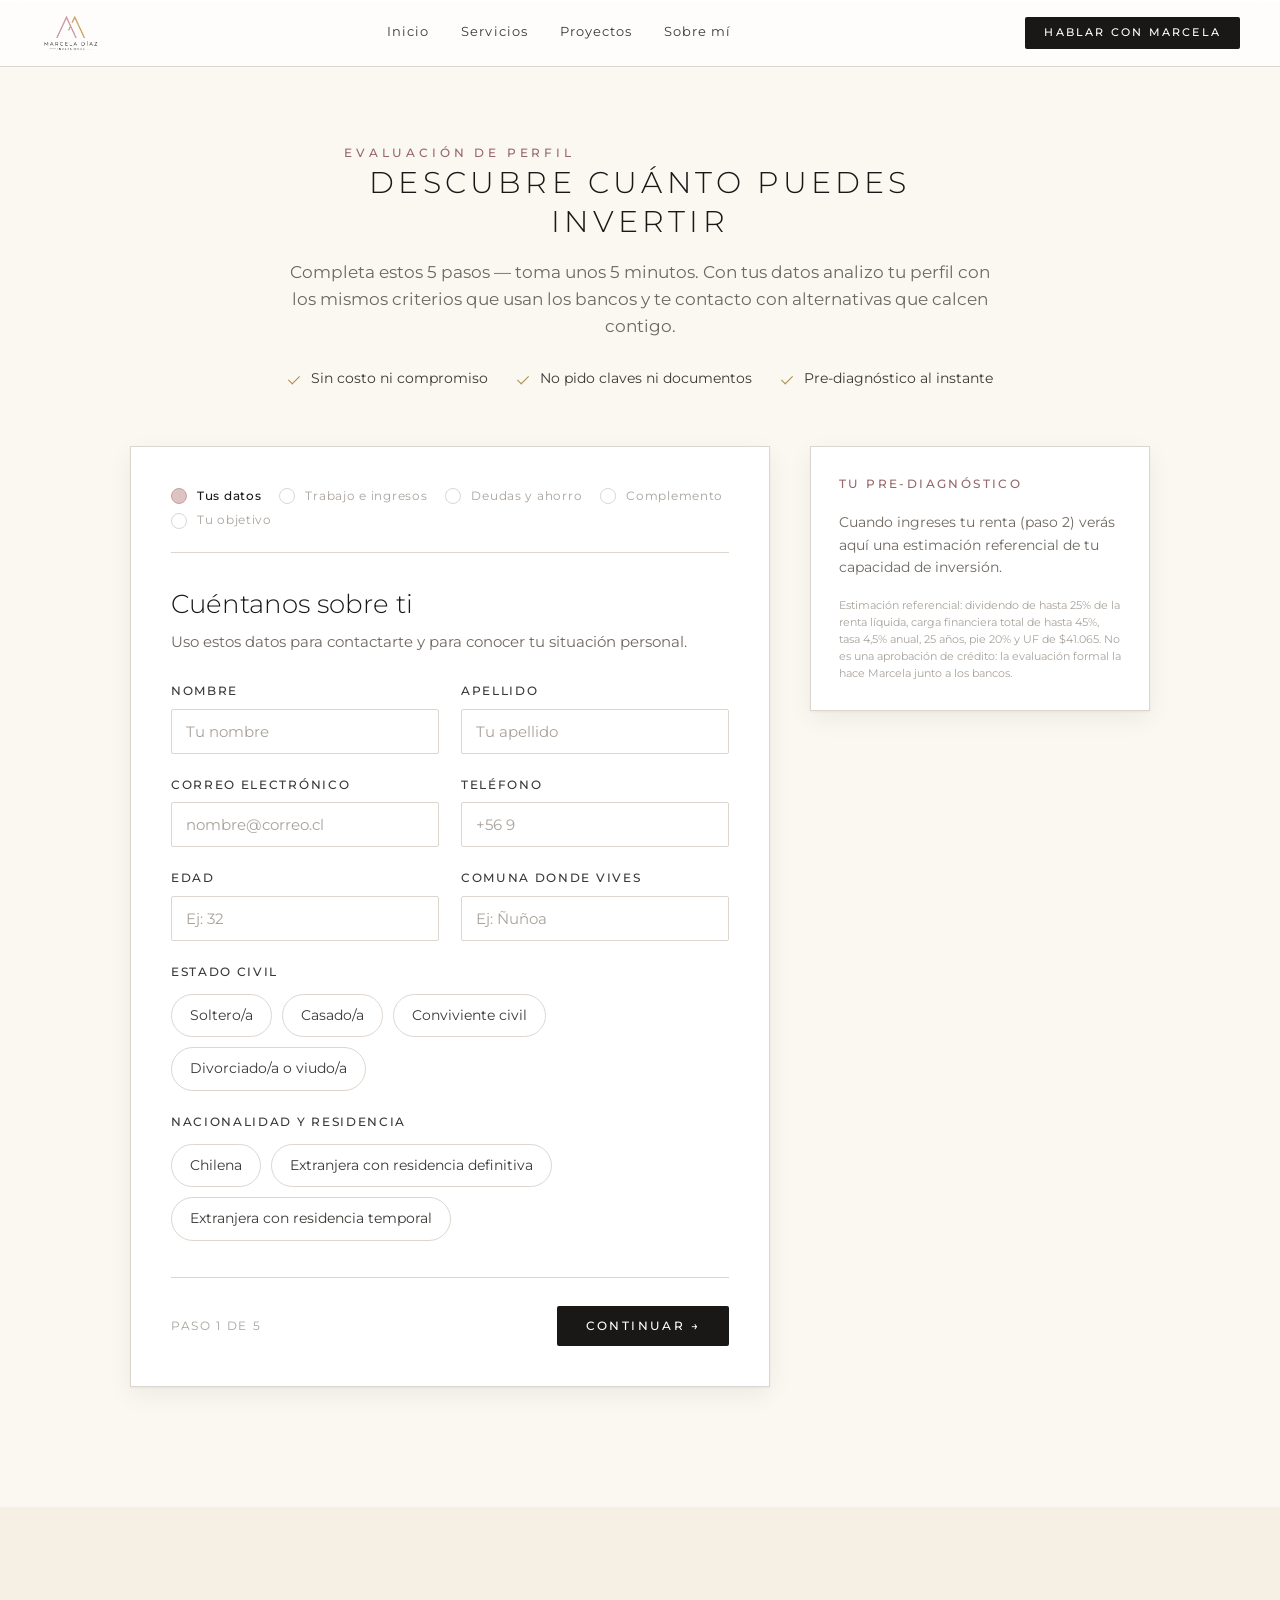
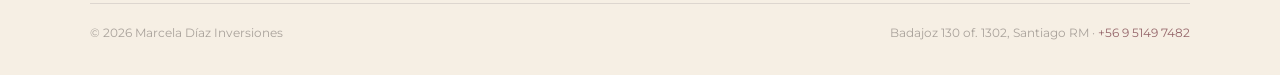
==== evaluacion.html @ eccb1d51 "Sumar el evaluador de perfil inversionista Portado del evaluador de IMOBU (Appbrouk/imobu-web): wiza" ====
<!doctype html>
<html lang="es">
<head>
  <meta charset="utf-8">
  <meta name="viewport" content="width=device-width,initial-scale=1">
  <title>Evaluación de perfil inversionista — Marcela Díaz Inversiones</title>
  <meta name="description" content="Completa tu evaluación de perfil en 5 minutos. Marcela analizará tus ingresos, ahorro y objetivos con los mismos criterios que usan los bancos, y te contactará con alternativas de inversión.">
  <meta name="theme-color" content="#FFF5F2">
  <link rel="icon" type="image/svg+xml" href="assets/favicon.svg">

  <meta property="og:type" content="website">
  <meta property="og:title" content="Evalúa tu perfil de inversionista — Marcela Díaz Inversiones">
  <meta property="og:description" content="Descubre cuánto puedes invertir. Pre-diagnóstico al instante, sin costo ni compromiso.">
  <meta property="og:image" content="assets/marce-hero.jpeg">
  <meta property="og:locale" content="es_CL">
  <meta name="twitter:card" content="summary_large_image">

  <link rel="preconnect" href="https://fonts.googleapis.com">
  <link rel="preconnect" href="https://fonts.gstatic.com" crossorigin>
  <link href="https://fonts.googleapis.com/css2?family=Montserrat:wght@300;400;500;600&display=swap" rel="stylesheet">
  <link rel="stylesheet" href="css/styles.css">
  <link rel="stylesheet" href="css/evaluacion.css">
  <script>document.documentElement.classList.add('js')</script>
</head>
<body class="eval-page">

<header class="nav is-scrolled" id="nav">
  <div class="nav__inner">
    <a class="nav__logo" href="/" aria-label="Marcela Díaz Inversiones — Inicio">
      <img src="assets/logo-lockup.png" alt="Marcela Díaz Inversiones" width="233" height="160">
    </a>
    <nav class="nav__links" aria-label="Principal">
      <a href="/">Inicio</a>
      <a href="/#servicios">Servicios</a>
      <a href="/#proyectos">Proyectos</a>
      <a href="/#sobre-mi">Sobre mí</a>
    </nav>
    <a class="btn btn--sm nav__cta" href="https://wa.me/56951497482" target="_blank" rel="noopener">Hablar con Marcela</a>
  </div>
</header>

<main class="eval-main">
  <div class="container">

    <div class="eval-head">
      <div class="kicker kicker--rose">
        <span class="kicker__line"></span><span>Evaluación de perfil</span><span class="kicker__line"></span>
      </div>
      <h1 class="display display--lg">Descubre cuánto puedes invertir</h1>
      <p class="lead">Completa estos 5 pasos — toma unos 5 minutos. Con tus datos analizo tu perfil con los mismos criterios que usan los bancos y te contacto con alternativas que calcen contigo.</p>
      <ul class="trust">
        <li>Sin costo ni compromiso</li>
        <li>No pido claves ni documentos</li>
        <li>Pre-diagnóstico al instante</li>
      </ul>
    </div>

    <div class="eval-layout">

      <div class="wizard panel" id="wizard">
        <ol class="progress-steps" id="progress" aria-label="Progreso de la evaluación">
          <li class="is-current">Tus datos</li>
          <li>Trabajo e ingresos</li>
          <li>Deudas y ahorro</li>
          <li>Complemento</li>
          <li>Tu objetivo</li>
        </ol>

        <form id="eval-form" novalidate>

          <!-- Trampa para bots: invisible y fuera del orden de tabulación -->
          <div class="hp" aria-hidden="true">
            <label>No completar<input type="text" name="sitio_web_empresa" tabindex="-1" autocomplete="off"></label>
          </div>

          <!-- PASO 1 -->
          <fieldset class="step" data-step="1">
            <legend class="step__title" tabindex="-1">Cuéntanos sobre ti</legend>
            <p class="step__hint">Uso estos datos para contactarte y para conocer tu situación personal.</p>
            <div class="form-grid">
              <label class="field">Nombre<input type="text" name="nombre" autocomplete="given-name" placeholder="Tu nombre" required></label>
              <label class="field">Apellido<input type="text" name="apellido" autocomplete="family-name" placeholder="Tu apellido" required></label>
              <label class="field">Correo electrónico<input type="email" name="email" autocomplete="email" placeholder="nombre@correo.cl" required></label>
              <label class="field">Teléfono<input type="tel" name="telefono" autocomplete="tel" placeholder="+56 9" required></label>
              <label class="field">Edad<input type="number" name="edad" min="18" max="85" inputmode="numeric" placeholder="Ej: 32" required></label>
              <label class="field">Comuna donde vives<input type="text" name="comuna_residencia" autocomplete="address-level2" placeholder="Ej: Ñuñoa" required></label>
              <fieldset class="choice-group full" data-required>
                <legend>Estado civil</legend>
                <div class="choices">
                  <label class="choice"><input type="radio" name="estado_civil" value="Soltero/a"><span>Soltero/a</span></label>
                  <label class="choice"><input type="radio" name="estado_civil" value="Casado/a"><span>Casado/a</span></label>
                  <label class="choice"><input type="radio" name="estado_civil" value="Conviviente civil"><span>Conviviente civil</span></label>
                  <label class="choice"><input type="radio" name="estado_civil" value="Divorciado/a o viudo/a"><span>Divorciado/a o viudo/a</span></label>
                </div>
              </fieldset>
              <fieldset class="choice-group full" data-required>
                <legend>Nacionalidad y residencia</legend>
                <div class="choices">
                  <label class="choice"><input type="radio" name="residencia" value="Chilena"><span>Chilena</span></label>
                  <label class="choice"><input type="radio" name="residencia" value="Extranjera con residencia definitiva"><span>Extranjera con residencia definitiva</span></label>
                  <label class="choice"><input type="radio" name="residencia" value="Extranjera con residencia temporal"><span>Extranjera con residencia temporal</span></label>
                </div>
              </fieldset>
            </div>
          </fieldset>

          <!-- PASO 2 -->
          <fieldset class="step" data-step="2" hidden>
            <legend class="step__title" tabindex="-1">Trabajo e ingresos</legend>
            <p class="step__hint">Los bancos evalúan tu renta líquida (lo que recibes después de descuentos), tu tipo de contrato y tu antigüedad laboral.</p>
            <div class="form-grid">
              <fieldset class="choice-group full" data-required>
                <legend>Situación laboral</legend>
                <div class="choices">
                  <label class="choice"><input type="radio" name="situacion" value="Dependiente con contrato indefinido"><span>Contrato indefinido</span></label>
                  <label class="choice"><input type="radio" name="situacion" value="Dependiente con contrato a plazo fijo"><span>Contrato a plazo fijo</span></label>
                  <label class="choice"><input type="radio" name="situacion" value="Independiente con boletas de honorarios"><span>Independiente (boletas)</span></label>
                  <label class="choice"><input type="radio" name="situacion" value="Empresario/a o socio/a"><span>Empresario/a o socio/a</span></label>
                  <label class="choice"><input type="radio" name="situacion" value="Jubilado/a o pensionado/a"><span>Jubilado/a o pensionado/a</span></label>
                </div>
              </fieldset>
              <fieldset class="choice-group full" data-required>
                <legend>Antigüedad laboral (o desde tu inicio de actividades)</legend>
                <div class="choices">
                  <label class="choice"><input type="radio" name="antiguedad" value="Menos de 1 año"><span>Menos de 1 año</span></label>
                  <label class="choice"><input type="radio" name="antiguedad" value="1 a 2 años"><span>1 a 2 años</span></label>
                  <label class="choice"><input type="radio" name="antiguedad" value="2 a 5 años"><span>2 a 5 años</span></label>
                  <label class="choice"><input type="radio" name="antiguedad" value="Más de 5 años"><span>Más de 5 años</span></label>
                </div>
              </fieldset>
              <label class="field">Renta líquida mensual<input type="text" name="renta" inputmode="numeric" data-money placeholder="$ 0" required></label>
              <label class="field"><span>Otros ingresos demostrables <span class="field__opt">(opcional)</span></span><input type="text" name="otros_ingresos" inputmode="numeric" data-money placeholder="Arriendos, pensiones, etc."></label>
            </div>
          </fieldset>

          <!-- PASO 3 -->
          <fieldset class="step" data-step="3" hidden>
            <legend class="step__title" tabindex="-1">Deudas y ahorro</legend>
            <p class="step__hint">Indica cuánto pagas al mes en cada tipo de deuda. Si no tienes, déjalo en blanco. Esto define tu carga financiera.</p>
            <div class="form-grid">
              <label class="field">Créditos de consumo o automotriz<input type="text" name="deuda_consumo" inputmode="numeric" data-money placeholder="$ 0 al mes"></label>
              <label class="field">Tarjetas y líneas de crédito<input type="text" name="deuda_tarjetas" inputmode="numeric" data-money placeholder="$ 0 al mes"></label>
              <label class="field">Dividendo hipotecario actual<input type="text" name="deuda_hipotecario" inputmode="numeric" data-money placeholder="$ 0 al mes"></label>
              <fieldset class="choice-group full" data-required>
                <legend>¿Tienes propiedades a tu nombre?</legend>
                <div class="choices">
                  <label class="choice"><input type="radio" name="propiedades" value="No"><span>No</span></label>
                  <label class="choice"><input type="radio" name="propiedades" value="Sí, una"><span>Sí, una</span></label>
                  <label class="choice"><input type="radio" name="propiedades" value="Sí, dos o más"><span>Sí, dos o más</span></label>
                </div>
              </fieldset>
              <fieldset class="choice-group full" data-required>
                <legend>¿Registras morosidades o deudas impagas (DICOM)?</legend>
                <div class="choices">
                  <label class="choice"><input type="radio" name="dicom" value="No registro morosidades"><span>No</span></label>
                  <label class="choice"><input type="radio" name="dicom" value="Sí, pero ya están regularizadas"><span>Sí, ya regularizadas</span></label>
                  <label class="choice"><input type="radio" name="dicom" value="Sí, tengo morosidades vigentes"><span>Sí, vigentes</span></label>
                  <label class="choice"><input type="radio" name="dicom" value="No lo sé"><span>No lo sé</span></label>
                </div>
              </fieldset>
              <label class="field">Ahorro disponible para el pie<input type="text" name="ahorro_pie" inputmode="numeric" data-money placeholder="$ 0" required></label>
              <label class="field"><span>Capacidad de ahorro mensual <span class="field__opt">(opcional)</span></span><input type="text" name="ahorro_mensual" inputmode="numeric" data-money placeholder="$ 0 al mes"></label>
            </div>
          </fieldset>

          <!-- PASO 4 -->
          <fieldset class="step" data-step="4" hidden>
            <legend class="step__title" tabindex="-1">Complemento de renta</legend>
            <p class="step__hint">Sumar la renta de otra persona (cónyuge, pareja o familiar directo) puede aumentar el crédito al que puedes optar.</p>
            <div class="form-grid">
              <fieldset class="choice-group full" data-required>
                <legend>¿Complementarás renta con otra persona?</legend>
                <div class="choices">
                  <label class="choice"><input type="radio" name="complementa" value="si"><span>Sí</span></label>
                  <label class="choice"><input type="radio" name="complementa" value="no"><span>No</span></label>
                  <label class="choice"><input type="radio" name="complementa" value="no-se"><span>Aún no lo sé</span></label>
                </div>
              </fieldset>
              <div class="subpanel" id="comp-panel" hidden>
                <label class="field">Relación
                  <select name="comp_relacion" data-required-if-comp>
                    <option value="">Selecciona</option>
                    <option>Cónyuge</option>
                    <option>Conviviente civil</option>
                    <option>Pareja</option>
                    <option>Familiar directo (padre, madre, hermano/a, hijo/a)</option>
                  </select>
                </label>
                <label class="field">Su renta líquida mensual<input type="text" name="comp_renta" inputmode="numeric" data-money placeholder="$ 0" data-required-if-comp></label>
                <label class="field">Su situación laboral
                  <select name="comp_situacion" data-required-if-comp>
                    <option value="">Selecciona</option>
                    <option>Contrato indefinido</option>
                    <option>Contrato a plazo fijo</option>
                    <option>Independiente (boletas)</option>
                    <option>Empresario/a o socio/a</option>
                    <option>Jubilado/a o pensionado/a</option>
                  </select>
                </label>
                <label class="field">Su antigüedad laboral
                  <select name="comp_antiguedad">
                    <option value="">Selecciona</option>
                    <option>Menos de 1 año</option>
                    <option>1 a 2 años</option>
                    <option>2 a 5 años</option>
                    <option>Más de 5 años</option>
                  </select>
                </label>
              </div>
            </div>
          </fieldset>

          <!-- PASO 5 -->
          <fieldset class="step" data-step="5" hidden>
            <legend class="step__title" tabindex="-1">Tu objetivo</legend>
            <p class="step__hint">Con esto filtro los proyectos que voy a recomendarte.</p>
            <div class="form-grid">
              <fieldset class="choice-group full" data-required>
                <legend>¿Para qué quieres la propiedad?</legend>
                <div class="choices">
                  <label class="choice"><input type="radio" name="objetivo" value="Invertir para arrendar"><span>Invertir para arrendar</span></label>
                  <label class="choice"><input type="radio" name="objetivo" value="Comprar para vivir"><span>Comprar para vivir</span></label>
                  <label class="choice"><input type="radio" name="objetivo" value="Ambas"><span>Ambas</span></label>
                </div>
              </fieldset>
              <fieldset class="choice-group full" data-required>
                <legend>¿Cuántas propiedades te interesan?</legend>
                <div class="choices">
                  <label class="choice"><input type="radio" name="cantidad" value="1"><span>1</span></label>
                  <label class="choice"><input type="radio" name="cantidad" value="2"><span>2</span></label>
                  <label class="choice"><input type="radio" name="cantidad" value="3 o más"><span>3 o más</span></label>
                </div>
              </fieldset>
              <fieldset class="choice-group full">
                <legend>Comunas de interés <span class="field__opt">(puedes marcar varias)</span></legend>
                <div class="choices" id="comunas-choices"></div>
              </fieldset>
              <fieldset class="choice-group full">
                <legend>Tipo de entrega preferida</legend>
                <div class="choices">
                  <label class="choice"><input type="radio" name="entrega" value="Inmediata"><span>Inmediata</span></label>
                  <label class="choice"><input type="radio" name="entrega" value="Futura (en verde o en blanco)"><span>Futura (en verde o en blanco)</span></label>
                  <label class="choice"><input type="radio" name="entrega" value="Me da igual"><span>Me da igual</span></label>
                </div>
              </fieldset>
              <fieldset class="choice-group full" data-required>
                <legend>¿Cuándo te gustaría invertir?</legend>
                <div class="choices">
                  <label class="choice"><input type="radio" name="plazo" value="Lo antes posible"><span>Lo antes posible</span></label>
                  <label class="choice"><input type="radio" name="plazo" value="En los próximos 3 meses"><span>En 3 meses</span></label>
                  <label class="choice"><input type="radio" name="plazo" value="En 6 meses o más"><span>En 6 meses o más</span></label>
                  <label class="choice"><input type="radio" name="plazo" value="Solo estoy explorando"><span>Solo estoy explorando</span></label>
                </div>
              </fieldset>
              <label class="field full"><span>Proyecto de interés <span class="field__opt">(opcional)</span></span><input type="text" name="proyecto" id="proyecto" placeholder="Ej: Ñuñoa 2024"></label>
              <fieldset class="choice-group" data-required>
                <legend>¿Cómo prefieres que te contacte?</legend>
                <div class="choices">
                  <label class="choice"><input type="radio" name="canal" value="WhatsApp"><span>WhatsApp</span></label>
                  <label class="choice"><input type="radio" name="canal" value="Llamada"><span>Llamada</span></label>
                  <label class="choice"><input type="radio" name="canal" value="Correo"><span>Correo</span></label>
                </div>
              </fieldset>
              <fieldset class="choice-group">
                <legend>Horario preferido</legend>
                <div class="choices">
                  <label class="choice"><input type="radio" name="horario" value="Mañana (9 a 13 h)"><span>Mañana</span></label>
                  <label class="choice"><input type="radio" name="horario" value="Tarde (13 a 18 h)"><span>Tarde</span></label>
                  <label class="choice"><input type="radio" name="horario" value="Después de las 18 h"><span>Después de las 18 h</span></label>
                </div>
              </fieldset>
              <label class="field full"><span>¿Algo más que deba saber? <span class="field__opt">(opcional)</span></span><textarea name="comentarios" rows="3" placeholder="Ej: quiero usar mi subsidio, tengo un crédito por terminar, etc."></textarea></label>
              <label class="check full"><input type="checkbox" name="acepto" value="si" required>
                <span class="check__box" aria-hidden="true"><svg viewBox="0 0 10 8"><path pathLength="1" d="M1 4l2.5 2.5L9 1"/></svg></span>
                <span>Autorizo a Marcela Díaz Inversiones a usar estos datos para evaluar mi perfil y contactarme.</span>
              </label>
            </div>
            <p class="privacy-note">
              No te pido claves bancarias ni documentos en esta etapa, y no consulto tu DICOM: el pre-diagnóstico usa solo lo que declaras. Los antecedentes (liquidaciones, cotizaciones, carpeta tributaria) se solicitan más adelante.
            </p>
          </fieldset>

          <p class="form__error" id="step-error" role="alert" hidden></p>

          <div class="wizard__nav">
            <button type="button" class="btn btn--sm btn--ghost" id="btn-back" hidden>← Volver</button>
            <span class="wizard__count" id="step-count">Paso 1 de 5</span>
            <button type="button" class="btn" id="btn-next">Continuar →</button>
            <button type="submit" class="btn" id="btn-submit" hidden>Enviar evaluación</button>
          </div>
        </form>

        <!-- CONFIRMACIÓN -->
        <div class="done" id="done" role="status" tabindex="-1">
          <div class="done__head">
            <svg class="success__icon" viewBox="0 0 56 56" aria-hidden="true">
              <circle pathLength="1" cx="28" cy="28" r="26"/>
              <path pathLength="1" d="M18 29l7 7 14-16"/>
            </svg>
            <h2 id="done-title">¡Recibimos tu evaluación!</h2>
            <p>Revisaré tu perfil y te contactaré por el canal que elegiste con tus alternativas de inversión.</p>
          </div>
          <ol class="next-steps">
            <li><strong>Reviso tu perfil</strong>Analizo renta, deudas, ahorro y complemento como lo haría un banco.</li>
            <li><strong>Te contacto</strong>Conversamos tus resultados y resolvemos tus dudas.</li>
            <li><strong>Armamos tu carpeta</strong>Te pido los antecedentes para presentarte a los bancos.</li>
          </ol>
          <table class="summary" id="summary" aria-label="Resumen de tu evaluación"></table>
          <div class="done__projects" id="done-projects" hidden>
            <h3>Proyectos que podrían calzar contigo</h3>
            <div class="done__cards" id="done-list"></div>
          </div>
          <div class="done__actions">
            <a class="btn" id="done-wa" href="https://wa.me/56951497482" target="_blank" rel="noopener">Escribir a Marcela por WhatsApp</a>
            <a class="btn btn--ghost" href="/#proyectos">Ver proyectos</a>
          </div>
        </div>
      </div>

      <!-- PRE-DIAGNÓSTICO -->
      <aside class="diag" id="diag" aria-live="polite" aria-label="Tu pre-diagnóstico">
        <div class="kicker kicker--rose diag__kicker">
          <span class="kicker__line"></span><span>Tu pre-diagnóstico</span><span class="kicker__line"></span>
        </div>
        <p class="diag__empty" id="diag-empty">Cuando ingreses tu renta (paso 2) verás aquí una estimación referencial de tu capacidad de inversión.</p>
        <div id="diag-body" class="diag__body" hidden>
          <span class="diag__status" id="diag-status">—</span>
          <div>
            <div class="diag__label">Podrías optar a propiedades de hasta</div>
            <div class="diag__big" id="diag-precio">UF 0</div>
            <div class="diag__label" id="diag-precio-clp">≈ $0</div>
          </div>
          <div>
            <div class="diag__label" id="diag-carga-label">Carga financiera actual: 0% de tu renta</div>
            <div class="meter" aria-hidden="true"><span id="diag-meter"></span></div>
          </div>
          <div class="diag__row"><span>Renta considerada</span><strong id="diag-renta">$0</strong></div>
          <div class="diag__row"><span>Dividendo máximo referencial</span><strong id="diag-div">$0</strong></div>
          <div class="diag__row"><span>Crédito estimado</span><strong id="diag-credito">UF 0</strong></div>
          <div class="diag__row"><span>Pie requerido (20%)</span><strong id="diag-pie">UF 0</strong></div>
          <div class="diag__row"><span>Tu ahorro para el pie</span><strong id="diag-ahorro">UF 0</strong></div>
          <ul class="flags" id="diag-flags"></ul>
          <div class="diag__matches" id="diag-matches"></div>
        </div>
        <p class="diag__note" id="diag-note"></p>
      </aside>

    </div>
  </div>
</main>

<!-- Resumen flotante del pre-diagnóstico en móvil, donde el panel queda fuera de vista -->
<div class="diag-mini" id="diag-mini" aria-hidden="true">
  <span>Podrías optar hasta</span>
  <strong id="mini-precio">UF 0</strong>
</div>

<footer class="footer">
  <div class="footer__bottom">
    <span>© <span id="year">2026</span> Marcela Díaz Inversiones</span>
    <span>Badajoz 130 of. 1302, Santiago RM · <a href="tel:+56951497482">+56 9 5149 7482</a></span>
  </div>
</footer>

<script src="js/projects.js" defer></script>
<script src="js/evaluacion.js" defer></script>
<script>
  document.getElementById('year').textContent = new Date().getFullYear();
</script>

<script>
  window.va = window.va || function () { (window.vaq = window.vaq || []).push(arguments); };
</script>
<script defer src="/_vercel/insights/script.js"></script>

</body>
</html>
---- css/styles.css ----
/* ==========================================================================
   Marcela Díaz Inversiones — sitio web
   Tokens del Marcela Díaz Design System + componentes + efectos de movimiento
   ========================================================================== */

/* ---------- Tokens (design system) ---------- */
:root{
  --rose-300:#DEC3C4; --rose-400:#C8A0A0; --rose-500:#B0827F; --rose-600:#96676B;
  --gold-300:#DCC494; --gold-400:#C8A868; --gold-500:#AA8A4B; --gold-600:#8C6F38;
  --blush-50:#FFF5F2; --blush-100:#FFEAE6; --cream-50:#FBF7F1; --cream-100:#F6EFE4;
  --ink-900:#191817; --ink-700:#3B3835; --ink-500:#6E6862; --ink-300:#A9A29B; --ink-150:#DDD6CF;
  --white:#FFFFFF;

  --surface-page:var(--white); --surface-blush:var(--blush-100); --surface-cream:var(--cream-100);
  --surface-card:var(--white);
  --text-heading:var(--ink-900); --text-body:var(--ink-700); --text-muted:var(--ink-500);
  --link:var(--rose-600); --link-hover:var(--rose-500);
  --border-hairline:var(--ink-150); --focus-ring:var(--gold-400); --negative:#A9605C;

  --font-sans:'Montserrat',-apple-system,BlinkMacSystemFont,'Segoe UI',sans-serif;
  --display-weight:300; --display-tracking:0.18em; --label-tracking:0.32em;

  --container-max:1100px; --gutter:40px; --section-pad:96px;

  --radius-xs:2px; --radius-pill:999px;
  --shadow-card:0 1px 2px rgba(25,24,23,.05),0 8px 24px rgba(25,24,23,.06);
  --shadow-lift:0 2px 4px rgba(25,24,23,.06),0 16px 40px rgba(25,24,23,.10);
  --ease-brand:cubic-bezier(.25,.1,.25,1);
  --ease-out:cubic-bezier(.22,1,.36,1);        /* "Apple" ease para reveals */
  --dur-quick:150ms; --dur-gentle:300ms;

  --nav-h:88px;
}

/* ---------- Base ---------- */
*,*::before,*::after{box-sizing:border-box}
html{scroll-behavior:smooth;scroll-padding-top:var(--nav-h);-webkit-text-size-adjust:100%}
body{
  margin:0;font-family:var(--font-sans);font-size:16px;font-weight:400;line-height:1.55;
  color:var(--text-body);background:var(--surface-page);-webkit-font-smoothing:antialiased;
  overflow-x:hidden;
}
html.menu-open,html.intro-active{overflow:hidden}
img{max-width:100%;height:auto;display:block}
a{color:var(--link);text-decoration:none;transition:color var(--dur-quick) var(--ease-brand)}
a:hover{color:var(--link-hover)}
h1,h2,h3{margin:0;color:var(--text-heading);font-weight:var(--display-weight);line-height:1.15}
p{margin:0}
button{font:inherit}
::selection{background:var(--rose-300);color:var(--ink-900)}
[hidden]{display:none!important}
:focus-visible{outline:2px solid var(--focus-ring);outline-offset:3px}

.container{max-width:var(--container-max);margin:0 auto;padding:0 var(--gutter)}
.section{padding:var(--section-pad) 0}
.bg-white{background:var(--white)}
.bg-blush{background:var(--surface-blush)}
.bg-cream{background:var(--surface-cream)}
.visually-hidden{position:absolute!important;width:1px;height:1px;overflow:hidden;clip:rect(0 0 0 0);white-space:nowrap}

/* ---------- Tipografía display ---------- */
.display{font-weight:300;text-transform:uppercase;letter-spacing:.14em;line-height:1.25}
.display--xl{font-size:clamp(30px,4.2vw,44px)}
.display--lg{font-size:clamp(24px,3vw,30px);line-height:1.3}
.display--md{font-size:clamp(20px,2.4vw,28px);letter-spacing:.16em;line-height:1.35}
.lead{font-size:17px;line-height:1.55;color:var(--ink-500)}

/* Kicker: etiqueta entre dos líneas finas (motivo "INVERSIONES") */
.kicker{
  display:flex;align-items:center;gap:16px;
  font-size:12px;font-weight:500;letter-spacing:var(--label-tracking);text-transform:uppercase;color:var(--gold-500);
}
.kicker--rose{color:var(--rose-600)}
.kicker--center{justify-content:center}
.kicker__line{display:block;width:48px;height:1px;background:var(--border-hairline);transform-origin:center;transition:transform 1.1s var(--ease-out) .15s}
.kicker--ink .kicker__line{background:var(--ink-900);opacity:.2}
.js .kicker__line{transform:scaleX(0)}
.js .in .kicker__line,.js .kicker.in .kicker__line{transform:scaleX(1)}

/* Título de sección (SectionTitle del DS) */
.section-title{text-align:center;max-width:640px;margin:0 auto}
.section-title .kicker{margin-bottom:16px;justify-content:center}
.section-title .kicker__line{width:40px}
.section-title h2{font-size:32px;font-weight:300;letter-spacing:var(--display-tracking);text-transform:uppercase}
.section-title p{color:var(--text-muted);margin-top:16px}

/* ---------- Botón (Button del DS + magnetismo y brillo) ---------- */
.btn{
  --mx:0px;--my:0px;
  position:relative;display:inline-block;overflow:hidden;isolation:isolate;
  font-family:var(--font-sans);font-size:12px;font-weight:500;letter-spacing:.2em;text-transform:uppercase;line-height:1.2;
  padding:12px 28px;border-radius:var(--radius-xs);border:1px solid transparent;
  background:var(--ink-900);color:#fff;cursor:pointer;text-decoration:none;text-align:center;white-space:nowrap;
  transform:translate3d(var(--mx),var(--my),0);
  transition:background var(--dur-quick) var(--ease-brand),color var(--dur-quick) var(--ease-brand),
             border-color var(--dur-quick) var(--ease-brand),transform .6s var(--ease-out),opacity var(--dur-quick);
}
.btn:hover{background:var(--ink-700);color:#fff}
.btn::after{ /* brillo que recorre el botón */
  content:"";position:absolute;inset:-2px;pointer-events:none;
  background:linear-gradient(115deg,transparent 35%,rgba(255,255,255,.22) 50%,transparent 65%);
  transform:translateX(-130%);transition:transform .8s var(--ease-out);
}
.btn:hover::after{transform:translateX(130%)}
.btn--sm{font-size:11px;padding:8px 18px}
.btn--lg{padding:16px 40px}
.btn--outline{background:transparent;border-color:var(--ink-900);color:var(--ink-900)}
.btn--outline:hover{background:var(--ink-900);color:#fff}
.btn--outline::after{background:linear-gradient(115deg,transparent 35%,rgba(200,168,104,.28) 50%,transparent 65%)}
.btn--ghost{background:transparent;color:var(--rose-600);padding-left:6px;padding-right:6px}
.btn--ghost:hover{background:transparent;color:var(--rose-500)}
.btn--ghost::after{display:none}
.btn--ghost.btn--sm{padding-left:4px;padding-right:4px}
.btn--block{display:block;width:100%}
.btn[disabled],.btn:disabled{opacity:.45;cursor:default;pointer-events:none}
.btn.is-loading{color:transparent}
.btn.is-loading::before{
  content:"";position:absolute;left:50%;top:50%;width:16px;height:16px;margin:-8px 0 0 -8px;
  border:1.5px solid rgba(255,255,255,.35);border-top-color:#fff;border-radius:50%;animation:spin .8s linear infinite;
}
@keyframes spin{to{transform:rotate(360deg)}}

/* ---------- Badge ---------- */
.badge{
  display:inline-block;font-size:10px;font-weight:500;letter-spacing:.18em;text-transform:uppercase;
  padding:4px 12px;border-radius:var(--radius-pill);line-height:1.4;
  border:1px solid var(--gold-400);color:var(--gold-600);
}
.badge--rose{border-color:var(--rose-400);color:var(--rose-600)}

/* ---------- Intro (dibujo del logo, como el video de marca) ---------- */
.intro{
  position:fixed;inset:0;z-index:100;display:grid;place-items:center;
  background:radial-gradient(60% 60% at 50% 45%,var(--cream-50) 0%,var(--blush-100) 70%);
  transition:opacity .9s var(--ease-out),visibility .9s;
}
.intro.is-done{opacity:0;visibility:hidden}
.intro__mark{width:min(34vw,180px);height:auto;overflow:visible}
.intro__mark path{fill:none;stroke-width:9;stroke-dasharray:1;stroke-dashoffset:1}
.intro.is-playing .intro__mark .p1{animation:draw 1s var(--ease-out) .1s forwards}
.intro.is-playing .intro__mark .p2{animation:draw .5s var(--ease-out) .75s forwards}
.intro.is-playing .intro__mark .p3{animation:draw 1s var(--ease-out) .35s forwards}
.intro__name{
  margin-top:28px;font-size:clamp(14px,2.2vw,18px);font-weight:300;letter-spacing:.32em;text-transform:uppercase;color:var(--ink-900);
  opacity:0;transform:translateY(8px);
}
.intro.is-playing .intro__name{animation:rise .8s var(--ease-out) .9s forwards}
.intro__sub{margin-top:10px;font-size:10px;letter-spacing:.42em;text-transform:uppercase;color:var(--ink-500);opacity:0}
.intro.is-playing .intro__sub{animation:rise .8s var(--ease-out) 1.15s forwards}
@keyframes draw{to{stroke-dashoffset:0}}
@keyframes rise{to{opacity:1;transform:none}}

/* ---------- Barra de progreso de lectura ---------- */
.progress{
  position:fixed;top:0;left:0;right:0;height:2px;z-index:70;pointer-events:none;
  background:linear-gradient(90deg,var(--rose-400),var(--gold-400));
  transform-origin:0 50%;transform:scaleX(var(--p,0));
}

/* ---------- Navegación (NavBar del DS → vidrio esmerilado al hacer scroll) ---------- */
.nav{
  position:fixed;top:0;left:0;right:0;z-index:60;
  background:rgba(255,255,255,0);border-bottom:1px solid transparent;
  transition:background .5s var(--ease-out),border-color .5s var(--ease-out),box-shadow .5s var(--ease-out),
             -webkit-backdrop-filter .5s,backdrop-filter .5s;
}
.nav.is-scrolled{
  background:rgba(255,255,255,.74);
  -webkit-backdrop-filter:saturate(180%) blur(22px);backdrop-filter:saturate(180%) blur(22px);
  border-bottom-color:var(--border-hairline);
  box-shadow:0 1px 0 rgba(255,255,255,.6) inset;
}
@supports not (backdrop-filter:blur(1px)){.nav.is-scrolled{background:rgba(255,255,255,.96)}}
.nav__inner{
  display:flex;align-items:center;justify-content:space-between;gap:24px;
  padding:18px var(--gutter);transition:padding .5s var(--ease-out);
}
.nav.is-scrolled .nav__inner{padding-top:12px;padding-bottom:12px}
.nav__logo img{height:52px;width:auto;transition:height .5s var(--ease-out)}
.nav.is-scrolled .nav__logo img{height:42px}
.nav__links{position:relative;display:flex;align-items:center;gap:32px}
.nav__links a{
  position:relative;font-size:13px;letter-spacing:.08em;color:var(--ink-700);padding-bottom:3px;
  transition:color .3s var(--ease-brand);
}
.nav__links a:hover{color:var(--rose-600)}
.nav__links a.is-active{color:var(--rose-600)}
.nav__indicator{ /* subrayado que se desliza entre enlaces */
  position:absolute;left:0;bottom:-1px;height:1px;width:0;background:var(--rose-400);
  transition:transform .55s var(--ease-out),width .55s var(--ease-out);
}
.nav__cta{margin-left:8px}
.nav__burger{
  display:none;position:relative;width:44px;height:44px;margin-right:-10px;padding:0;
  background:transparent;border:0;cursor:pointer;
}
.nav__burger span{
  position:absolute;left:11px;right:11px;height:1px;background:var(--ink-900);
  transition:transform .5s var(--ease-out),top .5s var(--ease-out);
}
.nav__burger span:nth-child(1){top:18px}
.nav__burger span:nth-child(2){top:26px}
.menu-open .nav__burger span:nth-child(1){top:22px;transform:rotate(45deg)}
.menu-open .nav__burger span:nth-child(2){top:22px;transform:rotate(-45deg)}

/* Menú móvil a pantalla completa */
.menu{
  position:fixed;inset:0;z-index:55;display:flex;flex-direction:column;justify-content:center;
  padding:120px var(--gutter) 48px;background:rgba(255,234,230,.92);
  -webkit-backdrop-filter:blur(24px);backdrop-filter:blur(24px);
  opacity:0;visibility:hidden;transition:opacity .5s var(--ease-out),visibility .5s;
}
.menu.is-open{opacity:1;visibility:visible}
.menu a{
  display:block;padding:14px 0;border-bottom:1px solid rgba(25,24,23,.08);
  font-size:clamp(22px,6vw,30px);font-weight:300;letter-spacing:.14em;text-transform:uppercase;color:var(--ink-900);
  opacity:0;transform:translateY(24px);transition:opacity .6s var(--ease-out),transform .6s var(--ease-out);
  transition-delay:calc(var(--i,0)*60ms);
}
.menu.is-open a{opacity:1;transform:none}
.menu a.btn{margin-top:32px;align-self:flex-start;padding:14px 32px;font-size:12px;letter-spacing:.2em;font-weight:500;color:#fff;border-bottom:0}
.menu a.btn:hover{color:#fff}
.menu__contact{margin-top:auto;font-size:12px;letter-spacing:.08em;color:var(--ink-500)}

/* ---------- Sistema de reveals al hacer scroll ----------
   Usa las propiedades individuales translate/scale (no el shorthand transform)
   para que `transform` quede libre: así el tilt 3D, el parallax y los hover-lift
   conviven con el reveal en vez de pisarse en la cascada. */
.js [data-reveal]{
  opacity:0;translate:0 28px;
  transition:opacity 1s var(--ease-out),translate 1s var(--ease-out),scale 1s var(--ease-out);
  transition-delay:calc(var(--d,0)*1ms);
  will-change:opacity,translate;
}
.js [data-reveal="fade"]{translate:none}
.js [data-reveal="scale"]{translate:0 24px;scale:.96}
.js [data-reveal="left"]{translate:-32px 0}
.js [data-reveal="right"]{translate:32px 0}
.js [data-reveal].in{opacity:1;translate:none;scale:none;will-change:auto}

/* Elementos que además mueven su propio `transform` (tilt, parallax, hover-lift):
   el escalonado --d se aplica solo al reveal, nunca al seguimiento del cursor. */
.js .card[data-reveal],.js .ebook[data-reveal],.js .project[data-reveal],
.js .hero__img[data-reveal],.js .final__img[data-reveal]{
  transition-property:opacity,translate,scale,transform,box-shadow;
  transition-timing-function:var(--ease-out);
  transition-delay:calc(var(--d,0)*1ms),calc(var(--d,0)*1ms),calc(var(--d,0)*1ms),0s,0s;
}
.js .card[data-reveal]{transition-duration:1s,1s,1s,.35s,.6s}
.js .ebook[data-reveal],.js .project[data-reveal]{transition-duration:1s,1s,1s,.6s,.6s}
/* Las imágenes con parallax reciben su `transform` ya suavizado desde JS
   (interpolación por frame), así que aquí no lleva transición: poner una
   duración sobre un valor que cambia en cada frame solo lo hace arrastrarse.
   El reveal además se queda corto y discreto para que no compita con el scroll. */
.js .hero__img[data-reveal],.js .final__img[data-reveal]{
  transition-duration:.9s,.9s,.9s,0s,0s;
  transition-delay:.1s,.1s,.1s,0s,0s;
}
/* El punto de partida va en :not(.in): si no, esta regla empata en
   especificidad con `.js [data-reveal].in`, gana por ir después y la imagen
   se queda para siempre en su posición previa al reveal. */
.js .hero__img[data-reveal]:not(.in),.js .final__img[data-reveal]:not(.in){translate:0 14px;scale:.99}

/* Palabras enmascaradas del titular (data-split) */
.w{display:inline-block;overflow:hidden;vertical-align:bottom;padding-bottom:.12em;margin-bottom:-.12em}
.w>span{display:inline-block;transform:translateY(112%);transition:transform 1.1s var(--ease-out);transition-delay:calc(var(--i,0)*55ms + 120ms)}
.in .w>span{transform:none}

/* ---------- Hero ---------- */
.hero{position:relative;background:#fff;overflow:hidden}
.hero__grid{
  display:grid;grid-template-columns:1.1fr .9fr;gap:48px;align-items:end;
  padding-top:calc(var(--nav-h) + 56px);
}
.hero__copy{padding-bottom:72px;align-self:center}
.hero__copy .kicker{margin-bottom:28px}
.hero__copy h1{margin:0}
.hero__copy .lead{margin-top:24px;max-width:460px}
.hero__actions{display:flex;gap:16px;margin-top:36px;flex-wrap:wrap}
.hero__sign{margin-top:28px;font-size:13px;color:var(--ink-300);letter-spacing:.06em}
.hero__media{position:relative;align-self:end;min-height:420px}
.hero__glow{ /* único degradado permitido por la marca: brillo radial crema */
  position:absolute;left:-15%;right:-15%;bottom:-20%;height:75%;pointer-events:none;
  background:radial-gradient(closest-side,rgba(255,234,230,.95),rgba(246,239,228,.5) 55%,transparent 100%);
  filter:blur(24px);animation:breathe 9s ease-in-out infinite alternate;
}
@keyframes breathe{from{transform:translateY(0) scale(1)}to{transform:translateY(-14px) scale(1.06)}}
.hero__img{
  position:relative;z-index:1;width:100%;max-height:620px;object-fit:contain;object-position:bottom;
  transform:translate3d(var(--px,0),var(--py,0),0) rotate(var(--rot,0deg));
  will-change:transform;
}
/* (la transición combinada reveal + parallax vive en el bloque de reveals) */
.hero__scroll{
  position:absolute;left:var(--gutter);bottom:28px;display:flex;align-items:center;gap:12px;
  font-size:10px;letter-spacing:.32em;text-transform:uppercase;color:var(--ink-300);
}
.hero__scroll i{display:block;width:1px;height:36px;background:var(--ink-150);position:relative;overflow:hidden}
.hero__scroll i::after{content:"";position:absolute;left:0;top:-100%;width:100%;height:100%;background:var(--gold-400);animation:scrollhint 2.2s var(--ease-out) infinite}
@keyframes scrollhint{0%{top:-100%}60%{top:100%}100%{top:100%}}

/* ---------- Franja CTA ---------- */
.strip{position:relative;overflow:hidden;text-align:center;padding:56px var(--gutter)}
.strip::before{
  content:"";position:absolute;width:60vw;height:60vw;max-width:720px;max-height:720px;left:50%;top:50%;
  transform:translate(-50%,-50%);border-radius:50%;pointer-events:none;
  background:radial-gradient(closest-side,rgba(255,255,255,.75),transparent);
  animation:drift 14s ease-in-out infinite alternate;
}
@keyframes drift{from{transform:translate(-60%,-55%) scale(1)}to{transform:translate(-40%,-45%) scale(1.15)}}
.strip>*{position:relative}
.strip h2{font-size:22px;font-weight:300;letter-spacing:var(--display-tracking);text-transform:uppercase}
.strip p{margin-top:12px;color:var(--ink-500);font-size:15px}
.strip .btn{margin-top:28px}

/* ---------- Grillas ---------- */
.grid{display:grid;gap:24px;margin-top:56px}
.grid--services{grid-template-columns:repeat(auto-fit,minmax(300px,1fr))}
.grid--ebooks{grid-template-columns:repeat(auto-fit,minmax(340px,1fr))}
.grid--projects{grid-template-columns:repeat(auto-fit,minmax(300px,1fr))}

/* ---------- Card (Card del DS) + inclinación 3D ---------- */
.card{
  position:relative;display:flex;flex-direction:column;height:100%;
  background:var(--surface-card);border:1px solid var(--border-hairline);padding:32px;
  box-shadow:none;transition:box-shadow .6s var(--ease-out),transform .6s var(--ease-out);
}
.card:hover{box-shadow:var(--shadow-lift)}
.tilt{
  --rx:0deg;--ry:0deg;--px:50%;--py:50%;
  transform:perspective(1000px) rotateX(var(--rx)) rotateY(var(--ry)) translateZ(0);
  transform-style:preserve-3d;
}
.tilt::after{ /* reflejo especular cálido que sigue al cursor */
  content:"";position:absolute;inset:0;pointer-events:none;
  background:radial-gradient(520px circle at var(--px) var(--py),rgba(200,168,104,.16),transparent 45%);
  opacity:0;transition:opacity .5s var(--ease-out);
}
.tilt:hover::after{opacity:1}
.tilt>*{transform:translateZ(1px)}
.card__badges{display:flex;gap:8px}
.card h3{margin-top:16px;font-size:20px;font-weight:500;letter-spacing:.04em}
.card p{margin-top:10px;font-size:14px;color:var(--ink-500);line-height:1.55}
.card__foot{display:flex;align-items:center;justify-content:space-between;margin-top:auto;padding-top:24px;gap:12px}
.card__price{font-size:16px;color:var(--ink-900)}

/* ---------- eBooks ---------- */
.ebook{
  display:grid;grid-template-columns:170px 1fr;background:#fff;border:1px solid var(--border-hairline);
  box-shadow:var(--shadow-card);transition:box-shadow .6s var(--ease-out),transform .6s var(--ease-out);
}
.ebook:hover{box-shadow:var(--shadow-lift);transform:translateY(-4px)}
.ebook__media{position:relative;min-height:240px;background:var(--cream-100);display:grid;place-items:center;overflow:hidden;perspective:900px}
.ebook__media::before{content:"";position:absolute;inset:0;background:radial-gradient(70% 60% at 50% 100%,rgba(200,160,160,.22),transparent 70%)}
.book{
  position:relative;width:112px;aspect-ratio:3/4.3;transform-style:preserve-3d;
  transform:rotateY(-22deg) rotateX(4deg);transition:transform .9s var(--ease-out);
}
.ebook:hover .book{transform:rotateY(-8deg) rotateX(0deg) translateY(-4px)}
.book__cover{
  position:absolute;inset:0;background:#fff;display:flex;flex-direction:column;justify-content:space-between;
  padding:12px 12px 10px;border-radius:1px 3px 3px 1px;
  box-shadow:14px 18px 34px rgba(25,24,23,.18),0 0 0 1px rgba(25,24,23,.06) inset;
}
.book__cover::before{content:"";position:absolute;left:8px;top:0;bottom:0;width:1px;background:rgba(25,24,23,.08)}
.book__spine{position:absolute;left:0;top:0;bottom:0;width:10px;transform-origin:left;transform:rotateY(90deg) translateX(-10px);background:var(--ink-900);opacity:.85}
.book__pages{position:absolute;right:-3px;top:2px;bottom:2px;width:3px;background:repeating-linear-gradient(to bottom,#fff 0 1px,#e9e2d8 1px 2px)}
.book__band{height:44%;margin:-12px -12px 0;background:var(--rose-400);position:relative}
.book--gold .book__band{background:var(--gold-400)}
.book__band svg{position:absolute;right:10px;bottom:8px;width:22px;height:auto}
.book__title{font-size:8.5px;font-weight:500;letter-spacing:.04em;line-height:1.35;text-transform:uppercase;color:var(--ink-900)}
.book__meta{font-size:6px;letter-spacing:.28em;text-transform:uppercase;color:var(--ink-500)}
.ebook__body{padding:28px;display:flex;flex-direction:column;align-items:flex-start;gap:14px}
.ebook__body h3{font-size:18px;font-weight:500;letter-spacing:.04em;line-height:1.4}
.ebook__body p{font-size:14px;color:var(--ink-500);line-height:1.55}
.ebook__body .btn{margin-top:auto}

/* ---------- Proyectos ---------- */
.project{
  background:#fff;border:1px solid var(--border-hairline);box-shadow:var(--shadow-card);
  transition:box-shadow .6s var(--ease-out),transform .6s var(--ease-out);
}
.project:hover{box-shadow:var(--shadow-lift);transform:translateY(-4px)}
.project__media{position:relative;height:260px;overflow:hidden}
.project__media>*{transition:transform 1.4s var(--ease-out)}
.project:hover .project__media>*{transform:scale(1.06)}
.project__body{padding:24px 28px 28px}
.project__body h3{margin-top:14px;font-size:19px;font-weight:500;letter-spacing:.04em}
.project__foot{display:flex;align-items:center;justify-content:space-between;margin-top:18px;gap:12px}
.project__foot span{font-size:14px;color:var(--ink-500)}

/* Placeholder editorial para la foto del proyecto (se reemplaza por <img>) */
.ph{
  position:relative;width:100%;height:100%;display:grid;place-items:center;
  background:var(--cream-100);overflow:hidden;
}
.ph--2{background:var(--blush-50)}
.ph--3{background:var(--cream-50)}
.ph::before{ /* trama de líneas finas */
  content:"";position:absolute;inset:0;opacity:.5;
  background:linear-gradient(var(--ink-150) 1px,transparent 1px) 0 0/100% 52px,
             linear-gradient(90deg,var(--ink-150) 1px,transparent 1px) 0 0/52px 100%;
  mask-image:radial-gradient(70% 70% at 50% 50%,#000 30%,transparent 100%);
  -webkit-mask-image:radial-gradient(70% 70% at 50% 50%,#000 30%,transparent 100%);
}
.ph__num{position:relative;font-size:104px;font-weight:300;letter-spacing:.06em;color:var(--rose-300);line-height:1}
.ph--2 .ph__num{color:var(--gold-300)}
.ph__label{position:absolute;left:20px;bottom:16px;font-size:10px;letter-spacing:.28em;text-transform:uppercase;color:var(--ink-300)}
.ph__mark{position:absolute;right:18px;top:16px;width:30px;height:auto;opacity:.9}

/* ---------- Sobre mí ---------- */
.about{display:grid;grid-template-columns:.85fr 1.15fr;gap:64px;align-items:center}
.frame{position:relative;border:1px solid var(--border-hairline);padding:16px;background:#fff}
.frame::before{ /* marco fantasma que se desplaza — profundidad */
  content:"";position:absolute;inset:14px -14px -14px 14px;border:1px solid var(--gold-300);z-index:-1;
  transform:translate3d(calc(var(--py,0px) * -.35),calc(var(--py,0px) * .35),0);
}
.frame__clip{overflow:hidden}
.frame img{width:100%;object-fit:cover;transform:translate3d(0,var(--py,0),0) scale(1.08);will-change:transform}
.about__copy .kicker{margin-bottom:24px}
.about__copy .kicker .kicker__line:last-child{display:none}
.about__copy p{margin-top:16px;font-size:16px;line-height:1.55}
.about__copy p:first-of-type{margin-top:24px}
.about__copy .muted{color:var(--ink-500)}
.about__actions{display:flex;gap:16px;margin-top:32px;flex-wrap:wrap;align-items:center}
.about__mark{position:absolute;right:-40px;top:-70px;width:220px;height:auto;opacity:.08;pointer-events:none}

/* ---------- Registro ---------- */
.register{display:grid;grid-template-columns:1fr 1fr;gap:64px;align-items:center}
.register__copy .kicker{margin-bottom:24px}
.register__copy .kicker .kicker__line:last-child{display:none}
.register__copy p{margin-top:24px;color:var(--ink-700);max-width:420px}
.panel{position:relative;background:#fff;border:1px solid var(--border-hairline);padding:40px;box-shadow:var(--shadow-card)}
.form{display:flex;flex-direction:column;gap:18px}
.field{display:block}
.field__label{display:block;font-size:11px;font-weight:500;letter-spacing:.15em;text-transform:uppercase;color:var(--ink-700);margin-bottom:8px}
.field__control{position:relative}
.field input{
  width:100%;font-family:var(--font-sans);font-size:15px;color:var(--ink-900);padding:12px 14px;background:#fff;
  border:1px solid var(--border-hairline);border-radius:var(--radius-xs);outline:none;
  transition:border-color var(--dur-quick) var(--ease-brand);
}
.field input::placeholder{color:var(--ink-300)}
.field input:focus{border-color:var(--focus-ring)}
.field input:focus-visible{outline:none}
.field__control::after{ /* línea dorada que crece desde el centro al enfocar */
  content:"";position:absolute;left:0;right:0;bottom:0;height:1px;background:var(--gold-400);
  transform:scaleX(0);transition:transform .5s var(--ease-out);
}
.field__control:focus-within::after{transform:scaleX(1)}
.field input:user-invalid{border-color:var(--negative)}
.check{display:inline-flex;align-items:center;gap:10px;cursor:pointer;font-size:14px;color:var(--ink-700);user-select:none}
.check input{position:absolute;opacity:0;width:0;height:0}
.check__box{
  width:16px;height:16px;flex:none;border:1px solid var(--ink-300);background:#fff;border-radius:var(--radius-xs);
  display:grid;place-items:center;transition:background var(--dur-quick) var(--ease-brand),border-color var(--dur-quick) var(--ease-brand);
}
.check__box svg{width:10px;height:8px;overflow:visible}
.check__box path{stroke:#fff;stroke-width:1.5;fill:none;stroke-dasharray:1;stroke-dashoffset:1;transition:stroke-dashoffset .4s var(--ease-out)}
.check input:checked~.check__box{background:var(--rose-400);border-color:var(--rose-500)}
.check input:checked~.check__box path{stroke-dashoffset:0}
.check input:focus-visible~.check__box{outline:2px solid var(--focus-ring);outline-offset:2px}
.form__error{
  margin-top:-4px;color:var(--negative);font-size:14px;line-height:1.45;
  border-left:2px solid var(--negative);padding-left:12px;
}
.success{text-align:center;padding:24px 0}
.success__icon{width:56px;height:56px;margin:0 auto 18px}
.success__icon circle{fill:none;stroke:var(--rose-400);stroke-width:1.2;stroke-dasharray:1;stroke-dashoffset:1}
.success__icon path{fill:none;stroke:var(--gold-500);stroke-width:1.6;stroke-linecap:round;stroke-linejoin:round;stroke-dasharray:1;stroke-dashoffset:1}
.success.in .success__icon circle{animation:draw 1s var(--ease-out) forwards}
.success.in .success__icon path{animation:draw .6s var(--ease-out) .6s forwards}
.success h3{font-size:20px;font-weight:400;letter-spacing:.1em;text-transform:uppercase}
.success p{margin-top:14px;color:var(--ink-500);font-size:15px}

/* ---------- CTA final ---------- */
.final{padding:var(--section-pad) 0 0}
.final__grid{
  display:grid;grid-template-columns:1fr auto;gap:48px;align-items:end;
  border-top:1px solid var(--border-hairline);padding-top:72px;
}
.final__copy{padding-bottom:72px;align-self:center}
.final__copy p{margin-top:18px;color:var(--ink-500);max-width:420px}
.final__actions{display:flex;gap:16px;margin-top:32px;flex-wrap:wrap}
.final__img{width:340px;max-width:100%;object-fit:contain;transform:translate3d(0,var(--py,0),0);will-change:transform}

/* ---------- Footer (Footer del DS) ---------- */
.footer{background:var(--surface-cream);padding:56px var(--gutter) 32px}
.footer__grid{display:grid;grid-template-columns:1.4fr 1fr 1fr 1fr;gap:40px;max-width:var(--container-max);margin:0 auto}
.footer__logo{height:64px;width:auto}
.footer h4{margin:0 0 14px;font-size:11px;font-weight:500;letter-spacing:.18em;text-transform:uppercase;color:var(--ink-900)}
.footer__col{font-size:13px;color:var(--ink-500);line-height:1.8}
.footer__col a{display:inline-block;position:relative}
.footer__col a::after{content:"";position:absolute;left:0;right:0;bottom:2px;height:1px;background:currentColor;transform:scaleX(0);transform-origin:right;transition:transform .4s var(--ease-out)}
.footer__col a:hover::after{transform:scaleX(1);transform-origin:left}
.footer__bottom{
  max-width:var(--container-max);margin:40px auto 0;padding-top:20px;border-top:1px solid var(--border-hairline);
  display:flex;justify-content:space-between;gap:16px;flex-wrap:wrap;font-size:12px;color:var(--ink-300);
}
.to-top{
  position:fixed;right:24px;bottom:24px;z-index:50;width:44px;height:44px;display:grid;place-items:center;
  background:rgba(255,255,255,.8);-webkit-backdrop-filter:blur(12px);backdrop-filter:blur(12px);
  border:1px solid var(--border-hairline);border-radius:var(--radius-xs);color:var(--ink-900);cursor:pointer;
  opacity:0;transform:translateY(12px);transition:opacity .5s var(--ease-out),transform .5s var(--ease-out),background .3s;
}
.to-top.is-visible{opacity:1;transform:none}
.to-top:hover{background:#fff}
.to-top svg{width:16px;height:16px}

/* ---------- Carrusel de proyectos ----------
   Pista horizontal con scroll-snap: en táctil se desliza con el dedo, en escritorio
   se arrastra con el mouse o se usan las flechas. La pista "sangra" hasta el borde
   del viewport para que la siguiente tarjeta asome y se entienda que hay más. */
.carousel{position:relative;margin-top:56px}
.carousel__track{
  --card-w:clamp(280px,74vw,400px);
  --bleed:var(--gutter); /* JS lo ajusta a la distancia real hasta el borde del viewport */
  position:relative;display:flex;gap:24px;
  margin:-12px calc(-1*var(--bleed)) 0;
  padding:12px var(--bleed) 56px;
  overflow-x:auto;overflow-y:hidden;
  scroll-snap-type:x mandatory;scroll-padding-left:var(--bleed);scroll-behavior:smooth;
  -webkit-overflow-scrolling:touch;scrollbar-width:none;
  cursor:grab;user-select:none;-webkit-user-select:none;
}
.carousel__track::-webkit-scrollbar{display:none}
.carousel__track:focus-visible{outline:none}
.carousel__track:focus-visible .project.is-current{outline:2px solid var(--focus-ring);outline-offset:3px}
.carousel__track.is-dragging{cursor:grabbing;scroll-snap-type:none;scroll-behavior:auto}
.carousel__track.is-jumping{scroll-behavior:auto}
/* Copias para el bucle: visibles siempre, sin animación de entrada */
.js .project.is-clone[data-reveal],.js .project.is-clone{opacity:1;translate:none;scale:none}
.carousel__track.is-dragging .project{pointer-events:none}
.carousel__track>.project{flex:0 0 var(--card-w);width:var(--card-w);scroll-snap-align:start}

.carousel__bar{
  display:flex;align-items:center;justify-content:space-between;gap:24px;
  margin-top:-24px;padding-top:20px;border-top:1px solid var(--border-hairline);
}
.carousel__meta{display:flex;align-items:center;gap:20px;min-width:0}
.carousel__count{font-size:11px;font-weight:500;letter-spacing:.28em;color:var(--ink-500);white-space:nowrap;font-variant-numeric:tabular-nums}
.carousel__dots{display:flex;align-items:center;gap:8px}
.carousel__dots button{
  width:22px;height:14px;padding:0;border:0;background:transparent;cursor:pointer;position:relative;
}
.carousel__dots button::before{
  content:"";position:absolute;left:0;right:0;top:50%;height:1px;background:var(--ink-150);
  transition:background .4s var(--ease-out),transform .6s var(--ease-out);transform-origin:left center;
}
.carousel__dots button:hover::before{background:var(--rose-300)}
.carousel__dots button.is-active{width:40px}
.carousel__dots button.is-active::before{background:var(--rose-400)}
.carousel__nav{display:flex;gap:10px}
.carousel__btn{
  width:44px;height:44px;display:grid;place-items:center;padding:0;
  background:rgba(255,255,255,.8);border:1px solid var(--border-hairline);border-radius:var(--radius-xs);
  color:var(--ink-900);cursor:pointer;
  transition:background .3s,border-color .3s,color .3s,opacity .3s,transform .5s var(--ease-out);
}
.carousel__btn svg{width:16px;height:16px}
.carousel__btn:hover{background:#fff;border-color:var(--rose-400);color:var(--rose-600)}
.carousel__btn:active{transform:scale(.94)}
.carousel__btn[disabled]{opacity:.3;cursor:default;pointer-events:none}
.carousel__noscript{margin-top:24px;font-size:14px;color:var(--ink-500);text-align:center}

/* Tarjeta: complementa .project (ver arriba) */
.project{display:flex;flex-direction:column}
.project__media img{width:100%;height:100%;object-fit:cover}
.project__media .ph{height:100%}
.project__media>.project__index{transform:none!important}
.project__index{
  position:absolute;left:16px;top:14px;z-index:1;
  font-size:10px;font-weight:500;letter-spacing:.28em;color:var(--ink-700);line-height:1;
  padding:6px 10px 5px;background:rgba(255,255,255,.82);-webkit-backdrop-filter:blur(8px);backdrop-filter:blur(8px);
  transition:none!important;
}
.project__body{display:flex;flex-direction:column;flex:1}
.project__badges{display:flex;gap:8px;flex-wrap:wrap}
.project__dev{margin-top:6px;font-size:10px;font-weight:500;letter-spacing:.24em;text-transform:uppercase;color:var(--gold-600)}
.project__excerpt{
  margin-top:10px;font-size:14px;color:var(--ink-500);line-height:1.55;
  display:-webkit-box;-webkit-line-clamp:2;-webkit-box-orient:vertical;overflow:hidden;
}
.project__foot{margin-top:auto;padding-top:18px}
.project__foot .btn{cursor:pointer}

/* ---------- Modal de proyecto ----------
   <dialog> nativo: capa superior, foco atrapado y Escape gratis. La animación de
   entrada la dispara la clase .is-open desde JS; la de salida se espera antes
   de cerrar. */
.modal{
  --modal-h:min(92vh,860px);
  position:fixed;inset:0;margin:auto;padding:0;
  width:min(1040px,calc(100% - 32px));max-width:none;height:fit-content;max-height:var(--modal-h);
  border:1px solid var(--border-hairline);background:#fff;color:var(--text-body);
  box-shadow:var(--shadow-lift);overflow:visible;
  opacity:0;translate:0 24px;scale:.985;
  transition:opacity .45s var(--ease-out),translate .6s var(--ease-out),scale .6s var(--ease-out);
}
.modal.is-open{opacity:1;translate:none;scale:none}
.modal::backdrop{
  background:rgba(25,24,23,.5);
  -webkit-backdrop-filter:blur(8px);backdrop-filter:blur(8px);
  opacity:0;transition:opacity .45s var(--ease-out);
}
.modal.is-open::backdrop{opacity:1}
.modal:not([open]){display:none}
html.modal-open{overflow:hidden}

.modal__inner{
  display:grid;grid-template-columns:minmax(0,1.15fr) minmax(0,1fr);grid-template-rows:minmax(0,1fr);
  max-height:var(--modal-h);
}
.modal__close{
  position:absolute;right:16px;top:16px;z-index:3;width:44px;height:44px;display:grid;place-items:center;padding:0;
  background:rgba(255,255,255,.85);-webkit-backdrop-filter:blur(10px);backdrop-filter:blur(10px);
  border:1px solid var(--border-hairline);border-radius:var(--radius-xs);color:var(--ink-900);cursor:pointer;
  transition:background .3s,border-color .3s,color .3s,transform .5s var(--ease-out);
}
.modal__close svg{width:16px;height:16px}
.modal__close:hover{background:#fff;border-color:var(--rose-400);color:var(--rose-600);transform:rotate(90deg)}

.modal__body{
  padding:48px 44px 40px;overflow-y:auto;min-height:min(560px,calc(var(--modal-h) - 2px));
  display:flex;flex-direction:column;
}
.modal__badges{display:flex;gap:8px;flex-wrap:wrap}
.modal__title{margin-top:18px;font-size:clamp(22px,2.4vw,28px);font-weight:300;letter-spacing:.14em;text-transform:uppercase;line-height:1.25}
.modal__dev{margin-top:8px;font-size:10px;font-weight:500;letter-spacing:.24em;text-transform:uppercase;color:var(--gold-600)}
.modal__price{margin-top:10px;font-size:15px;color:var(--gold-600);letter-spacing:.06em}
.modal__desc{margin-top:22px;font-size:15px;line-height:1.65;color:var(--ink-700)}
.modal__desc p+p{margin-top:12px}
.modal__data{margin:26px 0 0;display:grid;grid-template-columns:1fr 1fr;gap:0 24px;border-top:1px solid var(--border-hairline)}
.modal__data>div{padding:12px 0;border-bottom:1px solid var(--border-hairline)}
.modal__data dt{font-size:10px;font-weight:500;letter-spacing:.24em;text-transform:uppercase;color:var(--ink-300)}
.modal__data dd{margin:6px 0 0;font-size:14px;color:var(--ink-900)}
.modal__actions{display:flex;flex-wrap:wrap;gap:12px;margin-top:auto;padding-top:32px}
.modal__actions .btn--ghost{margin-left:auto}

/* Galería del modal */
.gallery{position:relative;background:var(--cream-100);min-height:320px;overflow:hidden}
.gallery__track{
  position:absolute;inset:0;display:flex;
  overflow-x:auto;overflow-y:hidden;scroll-snap-type:x mandatory;scroll-behavior:smooth;
  scrollbar-width:none;-webkit-overflow-scrolling:touch;
}
.gallery__track::-webkit-scrollbar{display:none}
.gallery__item{flex:0 0 100%;width:100%;height:100%;margin:0;scroll-snap-align:start}
.gallery__item img{width:100%;height:100%;object-fit:cover}
.gallery__item.ph{position:relative;display:grid}
.gallery__btn{
  position:absolute;top:50%;translate:0 -50%;z-index:2;width:44px;height:44px;display:grid;place-items:center;padding:0;
  background:rgba(255,255,255,.82);-webkit-backdrop-filter:blur(10px);backdrop-filter:blur(10px);
  border:1px solid rgba(255,255,255,.6);border-radius:var(--radius-xs);color:var(--ink-900);cursor:pointer;
  transition:background .3s,color .3s,opacity .3s;
}
.gallery__btn svg{width:16px;height:16px}
.gallery__btn:hover{background:#fff;color:var(--rose-600)}
.gallery__btn--prev{left:16px}
.gallery__btn--next{right:16px}
.gallery__btn[disabled]{opacity:.3;pointer-events:none}
.gallery__foot{
  position:absolute;left:0;right:0;bottom:0;z-index:2;display:flex;align-items:center;justify-content:space-between;gap:16px;
  padding:14px 16px;pointer-events:none;
  background:linear-gradient(to top,rgba(25,24,23,.45),transparent);
}
.gallery__count{font-size:11px;font-weight:500;letter-spacing:.28em;color:#fff;font-variant-numeric:tabular-nums}
.gallery__thumbs{display:flex;gap:6px;pointer-events:auto}
.gallery__thumbs button{
  width:48px;height:36px;padding:0;border:1px solid rgba(255,255,255,.5);background:var(--cream-100);cursor:pointer;overflow:hidden;
  opacity:.65;transition:opacity .3s,border-color .3s;
}
.gallery__thumbs button img{width:100%;height:100%;object-fit:cover}
.gallery__thumbs button:hover,.gallery__thumbs button.is-active{opacity:1;border-color:#fff}
.gallery.is-single .gallery__btn,.gallery.is-single .gallery__foot{display:none}

@media (max-width:760px){
  .modal{--modal-h:100vh;--modal-h:100dvh;width:100%;max-height:none;height:100%;border:0;translate:0 32px}
  .modal__inner{display:block;height:100%;max-height:none;overflow-y:auto;-webkit-overflow-scrolling:touch}
  .modal__close{position:fixed}
  .gallery{aspect-ratio:4/3;min-height:0}
  .modal__body{padding:28px 24px 40px;min-height:0;overflow:visible}
  .modal__data{grid-template-columns:1fr}
  .modal__actions{padding-top:28px}
  .modal__actions .btn{flex:1 1 auto}
  .modal__actions .btn--ghost{margin-left:0;flex-basis:100%}
}
@media (max-width:560px){
  .carousel{margin-top:40px}
  .carousel__track{--card-w:min(300px,82vw)}
  .carousel__bar{flex-wrap:wrap}
  .carousel__dots{display:none}
}
@media (prefers-reduced-motion:reduce){
  .carousel__track,.gallery__track{scroll-behavior:auto}
  .modal{opacity:1;translate:none;scale:none}
  .modal::backdrop{opacity:1}
}

/* ---------- Responsive ---------- */
@media (max-width:1024px){
  .nav__links{gap:22px}
}
@media (max-width:900px){
  :root{--gutter:24px;--section-pad:72px;--nav-h:68px}
  .nav__links,.nav__cta{display:none}
  .nav__burger{display:block}
  .nav__logo img{height:38px}
  .hero__grid{grid-template-columns:1fr;gap:8px;padding-top:calc(var(--nav-h) + 40px)}
  .hero__copy{padding-bottom:32px}
  .hero__media{min-height:0}
  .hero__img{max-height:480px}
  .hero__scroll{display:none}
  .about,.register{grid-template-columns:1fr;gap:40px}
  .frame{max-width:420px}
  .final__grid{grid-template-columns:1fr;gap:24px}
  .final__copy{padding-bottom:24px}
  .final__img{width:280px}
  .footer__grid{grid-template-columns:1fr 1fr}
}
@media (max-width:560px){
  .grid{margin-top:40px}
  .grid--services,.grid--ebooks,.grid--projects{grid-template-columns:1fr}
  .ebook{grid-template-columns:1fr}
  .ebook__media{min-height:210px}
  .card,.panel{padding:24px}
  .section-title h2{font-size:26px}
  .footer__grid{grid-template-columns:1fr;gap:28px}
  .hero__actions .btn,.final__actions .btn,.about__actions .btn{flex:1 1 auto}
  .ph__num{font-size:84px}
  .kicker{font-size:11px;letter-spacing:.24em}
  .section-title .kicker__line{width:24px}
}

/* ---------- Movimiento reducido ---------- */
@media (prefers-reduced-motion:reduce){
  html{scroll-behavior:auto}
  *,*::before,*::after{animation-duration:.001ms!important;animation-iteration-count:1!important;transition-duration:.001ms!important}
  .js [data-reveal]{opacity:1;translate:none!important;scale:none!important;transform:none}
  .w>span{transform:none}
  .kicker__line{transform:none!important}
  .hero__img,.frame img,.final__img{transform:none!important}
  .tilt{transform:none!important}
  .btn{transform:none!important}
}
---- css/evaluacion.css ----
/* ==========================================================================
   Marcela Díaz Inversiones — evaluador de perfil
   Extiende los tokens y componentes de styles.css (.btn, .panel, .badge,
   .kicker, .check). Todo lo de aquí es específico del wizard; lo que sirve
   en ambas páginas vive en styles.css.
   ========================================================================== */

.eval-page{background:var(--cream-50)}
.eval-main{padding:calc(var(--nav-h) + 56px) 0 120px}

/* ---------- Encabezado ---------- */
.eval-head{max-width:720px;margin:0 auto 56px;text-align:center}
.eval-head .lead{margin-top:18px;color:var(--ink-500);font-size:17px;line-height:1.6}
.trust{
  list-style:none;margin:28px 0 0;padding:0;
  display:flex;flex-wrap:wrap;justify-content:center;gap:12px 28px;
}
.trust li{position:relative;padding-left:24px;font-size:14px;color:var(--ink-700)}
.trust li::before{ /* marca de verificación dibujada en CSS, sin SVG por ítem */
  content:"";position:absolute;left:4px;top:5px;width:6px;height:11px;
  border:solid var(--gold-500);border-width:0 1.5px 1.5px 0;transform:rotate(45deg);
}

/* ---------- Disposición ---------- */
.eval-layout{display:grid;grid-template-columns:minmax(0,1fr) 340px;gap:40px;align-items:start}

/* ---------- Progreso ---------- */
.progress-steps{
  list-style:none;display:flex;flex-wrap:wrap;gap:6px 18px;margin:0 0 36px;padding:0 0 22px;
  border-bottom:1px solid var(--border-hairline);
}
.progress-steps li{
  position:relative;padding-left:26px;font-size:12px;letter-spacing:.06em;color:var(--ink-300);
  transition:color var(--dur-gentle) var(--ease-brand);
}
.progress-steps li::before{
  content:"";position:absolute;left:0;top:50%;transform:translateY(-50%);
  width:16px;height:16px;border-radius:50%;border:1px solid var(--border-hairline);background:#fff;
  transition:background var(--dur-gentle) var(--ease-brand),border-color var(--dur-gentle) var(--ease-brand);
}
.progress-steps .is-current{color:var(--ink-900);font-weight:500}
.progress-steps .is-current::before{border-color:var(--rose-400);background:var(--rose-300)}
.progress-steps .is-done{color:var(--ink-500)}
.progress-steps .is-done::before{border-color:var(--gold-400);background:var(--gold-400)}
.progress-steps .is-done::after{ /* check del paso ya completado */
  content:"";position:absolute;left:5px;top:calc(50% - 4px);width:4px;height:7px;
  border:solid #fff;border-width:0 1.5px 1.5px 0;transform:rotate(45deg);
}

/* ---------- Pasos ---------- */
.wizard{padding:40px}
.step{border:0;margin:0;padding:0;min-width:0} /* fieldset: sin estilos de caja del navegador */
.step__title{
  font-size:26px;font-weight:var(--display-weight);line-height:1.2;color:var(--text-heading);
  padding:0;margin:0 0 10px;outline:none;
}
.step__hint{color:var(--ink-500);font-size:15px;line-height:1.6;margin:0 0 28px}

.form-grid{display:grid;grid-template-columns:1fr 1fr;gap:22px}
.form-grid .full{grid-column:1 / -1}

/* En el wizard el texto del label va suelto dentro de .field (sin .field__label),
   así que se estiliza el label mismo. */
.eval-page .field{display:flex;flex-direction:column;gap:8px;font-size:12px;font-weight:500;
  letter-spacing:.14em;text-transform:uppercase;color:var(--ink-700)}
.eval-page .field__opt{text-transform:none;letter-spacing:0;color:var(--ink-300);font-weight:400}
.eval-page .field input,.eval-page .field select,.eval-page .field textarea{
  width:100%;font-family:var(--font-sans);font-size:15px;font-weight:400;letter-spacing:0;text-transform:none;
  color:var(--ink-900);padding:12px 14px;background:#fff;
  border:1px solid var(--border-hairline);border-radius:var(--radius-xs);outline:none;
  transition:border-color var(--dur-quick) var(--ease-brand);
}
.eval-page .field textarea{resize:vertical;min-height:84px}
.eval-page .field input:focus,.eval-page .field select:focus,.eval-page .field textarea:focus{border-color:var(--focus-ring)}
.eval-page .field .is-invalid,.eval-page .field input.is-invalid{border-color:var(--negative)}

/* ---------- Grupos de opciones ---------- */
.choice-group{border:0;margin:0;padding:0;min-width:0;grid-column:1 / -1}
.choice-group legend{
  padding:0;margin-bottom:12px;font-size:12px;font-weight:500;letter-spacing:.14em;
  text-transform:uppercase;color:var(--ink-700);
}
.choices{display:flex;flex-wrap:wrap;gap:10px}
.choice{position:relative;cursor:pointer}
.choice input{position:absolute;opacity:0;width:0;height:0}
.choice span{
  display:block;padding:10px 18px;font-size:14px;color:var(--ink-700);background:#fff;
  border:1px solid var(--border-hairline);border-radius:var(--radius-pill);
  transition:border-color var(--dur-quick) var(--ease-brand),background var(--dur-quick) var(--ease-brand),
             color var(--dur-quick) var(--ease-brand);
}
.choice:hover span{border-color:var(--rose-400)}
.choice input:checked ~ span{background:var(--blush-100);border-color:var(--rose-500);color:var(--ink-900);font-weight:500}
.choice input:focus-visible ~ span{outline:2px solid var(--focus-ring);outline-offset:2px}
.choice-group.is-invalid legend{color:var(--negative)}
.choice-group.is-invalid .choice span{border-color:var(--negative)}

.subpanel{
  grid-column:1 / -1;display:grid;grid-template-columns:1fr 1fr;gap:22px;
  padding:24px;background:var(--blush-50);border:1px solid var(--border-hairline);
}

/* Trampa para bots: fuera de pantalla, nunca visible ni enfocable con el teclado */
.hp{position:absolute;left:-9999px;width:1px;height:1px;overflow:hidden}

.privacy-note{
  margin-top:28px;padding-left:14px;border-left:2px solid var(--rose-300);
  font-size:13px;line-height:1.6;color:var(--ink-500);
}

/* ---------- Navegación del wizard ---------- */
.wizard__nav{
  display:flex;align-items:center;gap:16px;margin-top:36px;padding-top:28px;
  border-top:1px solid var(--border-hairline);
}
.wizard__count{margin-right:auto;font-size:12px;letter-spacing:.14em;text-transform:uppercase;color:var(--ink-300)}
#btn-back{margin-right:0}

/* ---------- Confirmación ---------- */
.done{display:none}
.done.is-visible{display:block;outline:none;animation:fade-up .6s var(--ease-out) both}
@keyframes fade-up{from{opacity:0;transform:translateY(16px)}to{opacity:1;transform:none}}
.done__head{text-align:center;margin-bottom:36px}
.done__head h2{font-size:24px;font-weight:400;letter-spacing:.06em;margin:18px 0 10px}
.done__head p{color:var(--ink-500);font-size:15px}
.done .success__icon circle{animation:draw 1s var(--ease-out) forwards}
.done .success__icon path{animation:draw .6s var(--ease-out) .6s forwards}

.next-steps{counter-reset:paso;list-style:none;margin:0 0 32px;padding:0;display:grid;gap:14px}
.next-steps li{position:relative;padding-left:44px;font-size:14px;color:var(--ink-500);line-height:1.55}
.next-steps li strong{display:block;color:var(--ink-900);font-weight:500;margin-bottom:2px}
.next-steps li::before{
  counter-increment:paso;content:counter(paso);
  position:absolute;left:0;top:0;width:28px;height:28px;display:grid;place-items:center;
  border-radius:50%;background:var(--blush-100);color:var(--rose-600);font-size:12px;font-weight:500;
}

.summary{width:100%;border-collapse:collapse;font-size:14px}
.summary th,.summary td{padding:11px 0;text-align:left;vertical-align:top;border-bottom:1px solid var(--border-hairline)}
.summary th{width:40%;font-weight:400;color:var(--ink-500);font-size:12px;letter-spacing:.08em;text-transform:uppercase}
.summary td{color:var(--ink-900)}

.done__projects{margin-top:36px}
.done__projects h3{font-size:16px;font-weight:500;letter-spacing:.1em;text-transform:uppercase;margin-bottom:18px}
.done__cards{display:grid;grid-template-columns:repeat(auto-fit,minmax(180px,1fr));gap:14px}
.done__card{
  display:block;padding:18px;background:var(--cream-50);border:1px solid var(--border-hairline);
  text-decoration:none;transition:border-color var(--dur-quick) var(--ease-brand),transform var(--dur-gentle) var(--ease-out);
}
.done__card:hover{border-color:var(--rose-400);transform:translateY(-2px)}
.done__card strong{display:block;margin:10px 0 4px;color:var(--ink-900);font-weight:500;font-size:15px}
.done__card-uf{font-size:13px;color:var(--ink-500)}
.done__actions{display:flex;flex-wrap:wrap;gap:14px;margin-top:32px}

/* ---------- Panel de pre-diagnóstico ---------- */
.diag{
  position:sticky;top:calc(var(--nav-h) + 24px);
  background:#fff;border:1px solid var(--border-hairline);padding:28px;box-shadow:var(--shadow-card);
}
.diag__kicker{justify-content:flex-start;margin-bottom:18px;letter-spacing:.2em}
.diag__kicker .kicker__line{display:none} /* en 340px la línea obliga al texto a partirse */
.diag__empty{font-size:14px;line-height:1.6;color:var(--ink-500)}
.diag__body{display:grid;gap:18px}
.diag__status{
  justify-self:start;padding:6px 14px;border-radius:var(--radius-pill);
  font-size:11px;font-weight:500;letter-spacing:.14em;text-transform:uppercase;
}
.diag__status--ok{background:#E7F2EC;color:#2F6B4F}
.diag__status--warn{background:var(--cream-100);color:var(--gold-600)}
.diag__status--risk{background:var(--blush-100);color:#8C3F3B}
.diag__label{font-size:12px;color:var(--ink-500);line-height:1.5}
.diag__big{font-size:32px;font-weight:300;letter-spacing:.04em;color:var(--ink-900);margin:4px 0 2px}
.diag__row{display:flex;justify-content:space-between;gap:12px;font-size:13px;color:var(--ink-500);
  padding-bottom:10px;border-bottom:1px solid var(--border-hairline)}
.diag__row strong{color:var(--ink-900);font-weight:500;white-space:nowrap}

.meter{height:6px;margin-top:8px;background:var(--ink-150);border-radius:var(--radius-pill);overflow:hidden}
.meter span{display:block;height:100%;width:0;border-radius:var(--radius-pill);
  transition:width .5s var(--ease-out),background-color .5s var(--ease-brand)}

.flags{list-style:none;margin:0;padding:0;display:grid;gap:9px}
.flags li{position:relative;padding-left:20px;font-size:13px;line-height:1.5;color:var(--ink-700)}
.flags li::before{position:absolute;left:0;top:0;font-weight:500}
.flags .ok::before{content:"✓";color:#4E8D6E}
.flags .warn::before{content:"!";color:var(--gold-600)}

.diag__matches{display:grid;gap:8px}
.diag__matches a{
  display:flex;justify-content:space-between;gap:10px;padding:10px 12px;font-size:13px;
  background:var(--cream-50);border:1px solid var(--border-hairline);color:var(--ink-900);
  transition:border-color var(--dur-quick) var(--ease-brand);
}
.diag__matches a:hover{border-color:var(--rose-400);color:var(--ink-900)}
.diag__matches a span{color:var(--ink-500);white-space:nowrap}
.diag__note{margin-top:18px;font-size:11px;line-height:1.55;color:var(--ink-300)}

/* ---------- Resumen flotante en móvil ---------- */
.diag-mini{
  position:fixed;left:0;right:0;bottom:0;z-index:40;
  display:none;align-items:center;justify-content:space-between;gap:12px;
  padding:14px 20px;background:var(--ink-900);color:#fff;
  transform:translateY(100%);transition:transform .4s var(--ease-out);
}
.diag-mini span{font-size:12px;letter-spacing:.1em;text-transform:uppercase;opacity:.75}
.diag-mini strong{font-size:18px;font-weight:400}
.diag-mini.is-visible{transform:none}

/* ---------- Adaptación ---------- */
@media (max-width:1040px){
  .eval-layout{grid-template-columns:1fr}
  /* En una columna el panel deja de ser pegajoso y va DESPUÉS del formulario:
     ponerlo antes obliga a recorrer todo el diagnóstico en cada paso. El dato
     en vivo lo da la barra flotante (.diag-mini). */
  .diag{position:static}
}
@media (max-width:700px){
  .eval-main{padding:calc(var(--nav-h) + 32px) 0 96px}
  .wizard{padding:24px}
  .form-grid,.subpanel{grid-template-columns:1fr}
  .step__title{font-size:22px}
  .diag-mini{display:flex}
  body.has-diag-mini .eval-main{padding-bottom:140px}
  .wizard__nav{flex-wrap:wrap}
  .wizard__count{order:-1;width:100%;margin-bottom:4px}
}

@media (prefers-reduced-motion:reduce){
  .done.is-visible{animation:none}
  .meter span,.diag-mini{transition:none}
}
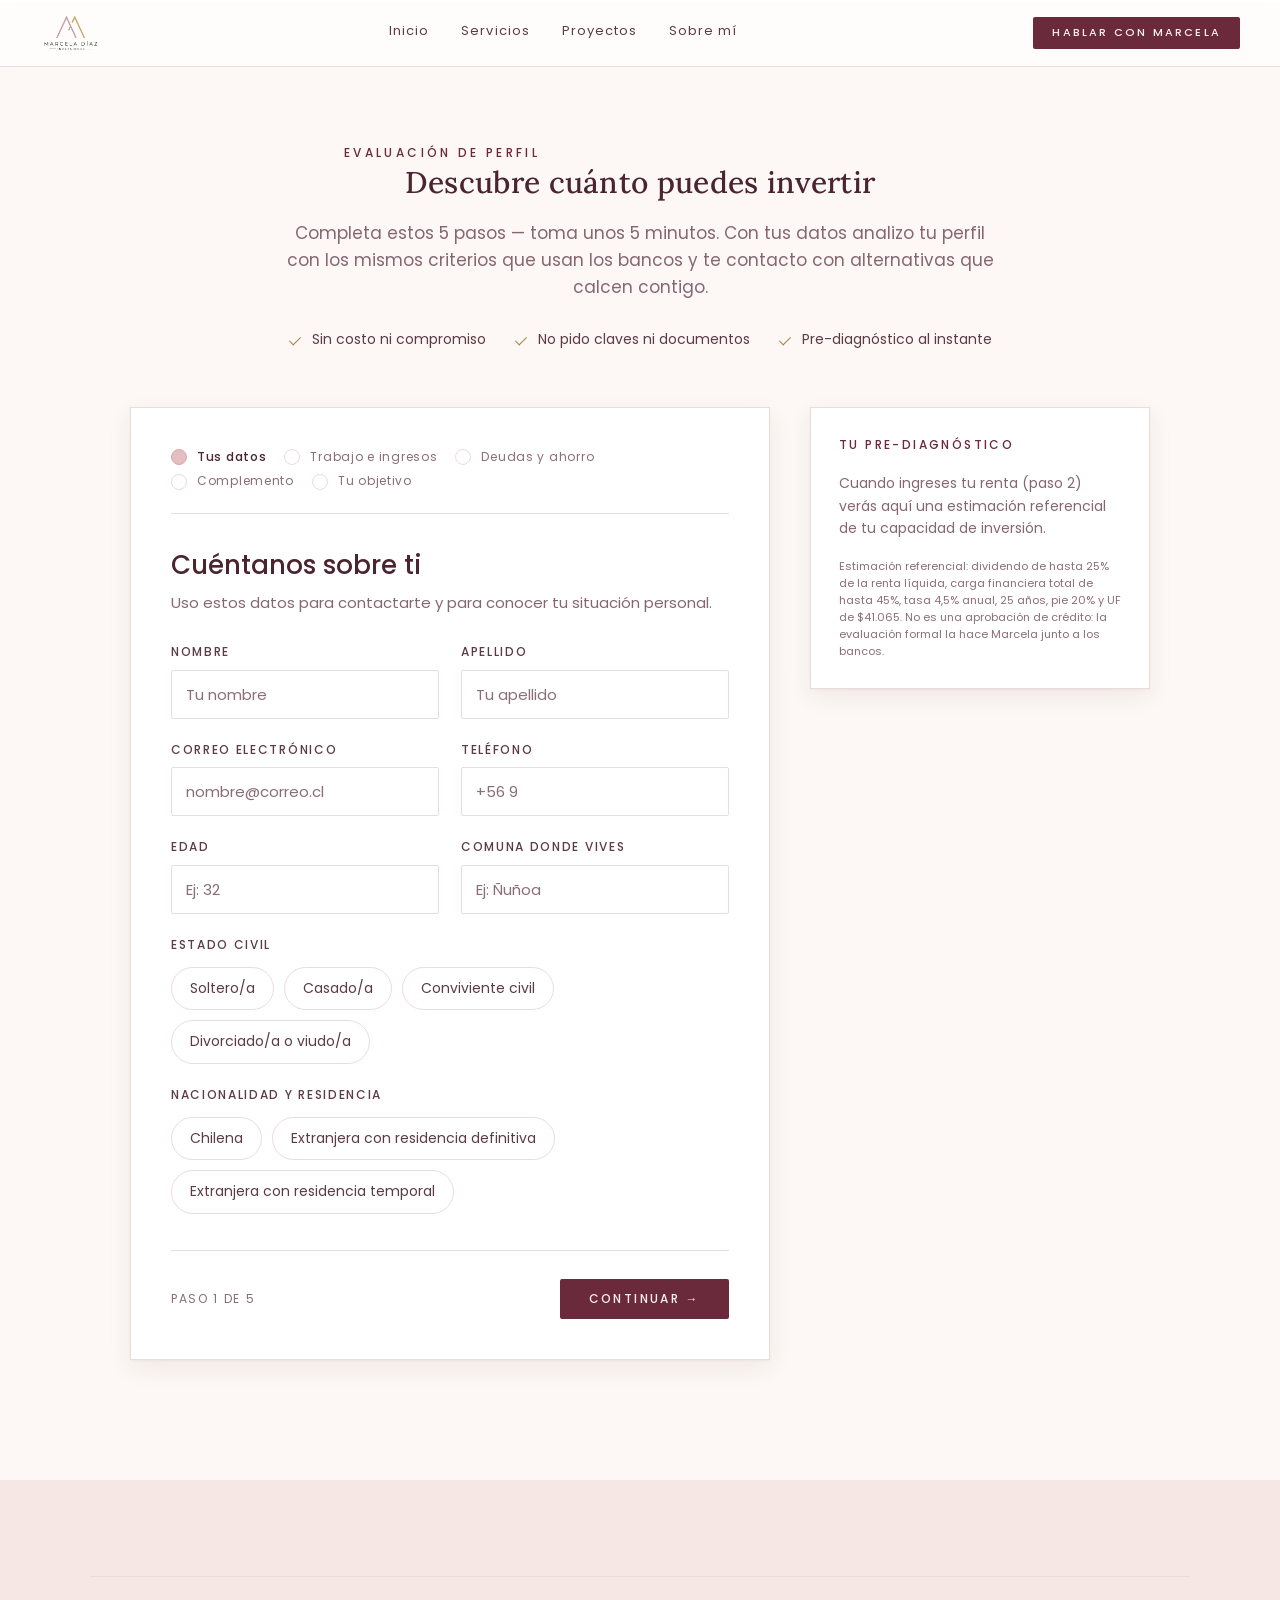
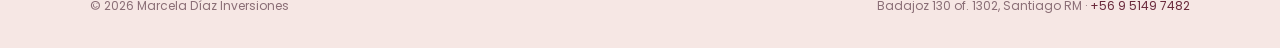
==== commit 7531a8f5: "Aplicar el manual de marca con esquemas claro y oscuro La paleta (Ciruela, Burdeo, Rosa palo, Rosa a" ====
--- a/evaluacion.html
+++ b/evaluacion.html
@@ -5,7 +5,8 @@
   <meta name="viewport" content="width=device-width,initial-scale=1">
   <title>Evaluación de perfil inversionista — Marcela Díaz Inversiones</title>
   <meta name="description" content="Completa tu evaluación de perfil en 5 minutos. Marcela analizará tus ingresos, ahorro y objetivos con los mismos criterios que usan los bancos, y te contactará con alternativas de inversión.">
-  <meta name="theme-color" content="#FFF5F2">
+  <meta name="theme-color" content="#FAF0EE" media="(prefers-color-scheme: light)">
+  <meta name="theme-color" content="#4A2530" media="(prefers-color-scheme: dark)">
   <link rel="icon" type="image/svg+xml" href="assets/favicon.svg">
 
   <meta property="og:type" content="website">
@@ -17,7 +18,7 @@
 
   <link rel="preconnect" href="https://fonts.googleapis.com">
   <link rel="preconnect" href="https://fonts.gstatic.com" crossorigin>
-  <link href="https://fonts.googleapis.com/css2?family=Montserrat:wght@300;400;500;600&display=swap" rel="stylesheet">
+  <link href="https://fonts.googleapis.com/css2?family=Lora:wght@400;500;600&family=Poppins:wght@300;400;500;600&display=swap" rel="stylesheet">
   <link rel="stylesheet" href="css/styles.css">
   <link rel="stylesheet" href="css/evaluacion.css">
   <script>document.documentElement.classList.add('js')</script>
@@ -55,297 +56,8 @@
       </ul>
     </div>
 
-    <div class="eval-layout">
+    <div class="eval-layout eval" id="eval-mount"></div>
 
-      <div class="wizard panel" id="wizard">
-        <ol class="progress-steps" id="progress" aria-label="Progreso de la evaluación">
-          <li class="is-current">Tus datos</li>
-          <li>Trabajo e ingresos</li>
-          <li>Deudas y ahorro</li>
-          <li>Complemento</li>
-          <li>Tu objetivo</li>
-        </ol>
-
-        <form id="eval-form" novalidate>
-
-          <!-- Trampa para bots: invisible y fuera del orden de tabulación -->
-          <div class="hp" aria-hidden="true">
-            <label>No completar<input type="text" name="sitio_web_empresa" tabindex="-1" autocomplete="off"></label>
-          </div>
-
-          <!-- PASO 1 -->
-          <fieldset class="step" data-step="1">
-            <legend class="step__title" tabindex="-1">Cuéntanos sobre ti</legend>
-            <p class="step__hint">Uso estos datos para contactarte y para conocer tu situación personal.</p>
-            <div class="form-grid">
-              <label class="field">Nombre<input type="text" name="nombre" autocomplete="given-name" placeholder="Tu nombre" required></label>
-              <label class="field">Apellido<input type="text" name="apellido" autocomplete="family-name" placeholder="Tu apellido" required></label>
-              <label class="field">Correo electrónico<input type="email" name="email" autocomplete="email" placeholder="nombre@correo.cl" required></label>
-              <label class="field">Teléfono<input type="tel" name="telefono" autocomplete="tel" placeholder="+56 9" required></label>
-              <label class="field">Edad<input type="number" name="edad" min="18" max="85" inputmode="numeric" placeholder="Ej: 32" required></label>
-              <label class="field">Comuna donde vives<input type="text" name="comuna_residencia" autocomplete="address-level2" placeholder="Ej: Ñuñoa" required></label>
-              <fieldset class="choice-group full" data-required>
-                <legend>Estado civil</legend>
-                <div class="choices">
-                  <label class="choice"><input type="radio" name="estado_civil" value="Soltero/a"><span>Soltero/a</span></label>
-                  <label class="choice"><input type="radio" name="estado_civil" value="Casado/a"><span>Casado/a</span></label>
-                  <label class="choice"><input type="radio" name="estado_civil" value="Conviviente civil"><span>Conviviente civil</span></label>
-                  <label class="choice"><input type="radio" name="estado_civil" value="Divorciado/a o viudo/a"><span>Divorciado/a o viudo/a</span></label>
-                </div>
-              </fieldset>
-              <fieldset class="choice-group full" data-required>
-                <legend>Nacionalidad y residencia</legend>
-                <div class="choices">
-                  <label class="choice"><input type="radio" name="residencia" value="Chilena"><span>Chilena</span></label>
-                  <label class="choice"><input type="radio" name="residencia" value="Extranjera con residencia definitiva"><span>Extranjera con residencia definitiva</span></label>
-                  <label class="choice"><input type="radio" name="residencia" value="Extranjera con residencia temporal"><span>Extranjera con residencia temporal</span></label>
-                </div>
-              </fieldset>
-            </div>
-          </fieldset>
-
-          <!-- PASO 2 -->
-          <fieldset class="step" data-step="2" hidden>
-            <legend class="step__title" tabindex="-1">Trabajo e ingresos</legend>
-            <p class="step__hint">Los bancos evalúan tu renta líquida (lo que recibes después de descuentos), tu tipo de contrato y tu antigüedad laboral.</p>
-            <div class="form-grid">
-              <fieldset class="choice-group full" data-required>
-                <legend>Situación laboral</legend>
-                <div class="choices">
-                  <label class="choice"><input type="radio" name="situacion" value="Dependiente con contrato indefinido"><span>Contrato indefinido</span></label>
-                  <label class="choice"><input type="radio" name="situacion" value="Dependiente con contrato a plazo fijo"><span>Contrato a plazo fijo</span></label>
-                  <label class="choice"><input type="radio" name="situacion" value="Independiente con boletas de honorarios"><span>Independiente (boletas)</span></label>
-                  <label class="choice"><input type="radio" name="situacion" value="Empresario/a o socio/a"><span>Empresario/a o socio/a</span></label>
-                  <label class="choice"><input type="radio" name="situacion" value="Jubilado/a o pensionado/a"><span>Jubilado/a o pensionado/a</span></label>
-                </div>
-              </fieldset>
-              <fieldset class="choice-group full" data-required>
-                <legend>Antigüedad laboral (o desde tu inicio de actividades)</legend>
-                <div class="choices">
-                  <label class="choice"><input type="radio" name="antiguedad" value="Menos de 1 año"><span>Menos de 1 año</span></label>
-                  <label class="choice"><input type="radio" name="antiguedad" value="1 a 2 años"><span>1 a 2 años</span></label>
-                  <label class="choice"><input type="radio" name="antiguedad" value="2 a 5 años"><span>2 a 5 años</span></label>
-                  <label class="choice"><input type="radio" name="antiguedad" value="Más de 5 años"><span>Más de 5 años</span></label>
-                </div>
-              </fieldset>
-              <label class="field">Renta líquida mensual<input type="text" name="renta" inputmode="numeric" data-money placeholder="$ 0" required></label>
-              <label class="field"><span>Otros ingresos demostrables <span class="field__opt">(opcional)</span></span><input type="text" name="otros_ingresos" inputmode="numeric" data-money placeholder="Arriendos, pensiones, etc."></label>
-            </div>
-          </fieldset>
-
-          <!-- PASO 3 -->
-          <fieldset class="step" data-step="3" hidden>
-            <legend class="step__title" tabindex="-1">Deudas y ahorro</legend>
-            <p class="step__hint">Indica cuánto pagas al mes en cada tipo de deuda. Si no tienes, déjalo en blanco. Esto define tu carga financiera.</p>
-            <div class="form-grid">
-              <label class="field">Créditos de consumo o automotriz<input type="text" name="deuda_consumo" inputmode="numeric" data-money placeholder="$ 0 al mes"></label>
-              <label class="field">Tarjetas y líneas de crédito<input type="text" name="deuda_tarjetas" inputmode="numeric" data-money placeholder="$ 0 al mes"></label>
-              <label class="field">Dividendo hipotecario actual<input type="text" name="deuda_hipotecario" inputmode="numeric" data-money placeholder="$ 0 al mes"></label>
-              <fieldset class="choice-group full" data-required>
-                <legend>¿Tienes propiedades a tu nombre?</legend>
-                <div class="choices">
-                  <label class="choice"><input type="radio" name="propiedades" value="No"><span>No</span></label>
-                  <label class="choice"><input type="radio" name="propiedades" value="Sí, una"><span>Sí, una</span></label>
-                  <label class="choice"><input type="radio" name="propiedades" value="Sí, dos o más"><span>Sí, dos o más</span></label>
-                </div>
-              </fieldset>
-              <fieldset class="choice-group full" data-required>
-                <legend>¿Registras morosidades o deudas impagas (DICOM)?</legend>
-                <div class="choices">
-                  <label class="choice"><input type="radio" name="dicom" value="No registro morosidades"><span>No</span></label>
-                  <label class="choice"><input type="radio" name="dicom" value="Sí, pero ya están regularizadas"><span>Sí, ya regularizadas</span></label>
-                  <label class="choice"><input type="radio" name="dicom" value="Sí, tengo morosidades vigentes"><span>Sí, vigentes</span></label>
-                  <label class="choice"><input type="radio" name="dicom" value="No lo sé"><span>No lo sé</span></label>
-                </div>
-              </fieldset>
-              <label class="field">Ahorro disponible para el pie<input type="text" name="ahorro_pie" inputmode="numeric" data-money placeholder="$ 0" required></label>
-              <label class="field"><span>Capacidad de ahorro mensual <span class="field__opt">(opcional)</span></span><input type="text" name="ahorro_mensual" inputmode="numeric" data-money placeholder="$ 0 al mes"></label>
-            </div>
-          </fieldset>
-
-          <!-- PASO 4 -->
-          <fieldset class="step" data-step="4" hidden>
-            <legend class="step__title" tabindex="-1">Complemento de renta</legend>
-            <p class="step__hint">Sumar la renta de otra persona (cónyuge, pareja o familiar directo) puede aumentar el crédito al que puedes optar.</p>
-            <div class="form-grid">
-              <fieldset class="choice-group full" data-required>
-                <legend>¿Complementarás renta con otra persona?</legend>
-                <div class="choices">
-                  <label class="choice"><input type="radio" name="complementa" value="si"><span>Sí</span></label>
-                  <label class="choice"><input type="radio" name="complementa" value="no"><span>No</span></label>
-                  <label class="choice"><input type="radio" name="complementa" value="no-se"><span>Aún no lo sé</span></label>
-                </div>
-              </fieldset>
-              <div class="subpanel" id="comp-panel" hidden>
-                <label class="field">Relación
-                  <select name="comp_relacion" data-required-if-comp>
-                    <option value="">Selecciona</option>
-                    <option>Cónyuge</option>
-                    <option>Conviviente civil</option>
-                    <option>Pareja</option>
-                    <option>Familiar directo (padre, madre, hermano/a, hijo/a)</option>
-                  </select>
-                </label>
-                <label class="field">Su renta líquida mensual<input type="text" name="comp_renta" inputmode="numeric" data-money placeholder="$ 0" data-required-if-comp></label>
-                <label class="field">Su situación laboral
-                  <select name="comp_situacion" data-required-if-comp>
-                    <option value="">Selecciona</option>
-                    <option>Contrato indefinido</option>
-                    <option>Contrato a plazo fijo</option>
-                    <option>Independiente (boletas)</option>
-                    <option>Empresario/a o socio/a</option>
-                    <option>Jubilado/a o pensionado/a</option>
-                  </select>
-                </label>
-                <label class="field">Su antigüedad laboral
-                  <select name="comp_antiguedad">
-                    <option value="">Selecciona</option>
-                    <option>Menos de 1 año</option>
-                    <option>1 a 2 años</option>
-                    <option>2 a 5 años</option>
-                    <option>Más de 5 años</option>
-                  </select>
-                </label>
-              </div>
-            </div>
-          </fieldset>
-
-          <!-- PASO 5 -->
-          <fieldset class="step" data-step="5" hidden>
-            <legend class="step__title" tabindex="-1">Tu objetivo</legend>
-            <p class="step__hint">Con esto filtro los proyectos que voy a recomendarte.</p>
-            <div class="form-grid">
-              <fieldset class="choice-group full" data-required>
-                <legend>¿Para qué quieres la propiedad?</legend>
-                <div class="choices">
-                  <label class="choice"><input type="radio" name="objetivo" value="Invertir para arrendar"><span>Invertir para arrendar</span></label>
-                  <label class="choice"><input type="radio" name="objetivo" value="Comprar para vivir"><span>Comprar para vivir</span></label>
-                  <label class="choice"><input type="radio" name="objetivo" value="Ambas"><span>Ambas</span></label>
-                </div>
-              </fieldset>
-              <fieldset class="choice-group full" data-required>
-                <legend>¿Cuántas propiedades te interesan?</legend>
-                <div class="choices">
-                  <label class="choice"><input type="radio" name="cantidad" value="1"><span>1</span></label>
-                  <label class="choice"><input type="radio" name="cantidad" value="2"><span>2</span></label>
-                  <label class="choice"><input type="radio" name="cantidad" value="3 o más"><span>3 o más</span></label>
-                </div>
-              </fieldset>
-              <fieldset class="choice-group full">
-                <legend>Comunas de interés <span class="field__opt">(puedes marcar varias)</span></legend>
-                <div class="choices" id="comunas-choices"></div>
-              </fieldset>
-              <fieldset class="choice-group full">
-                <legend>Tipo de entrega preferida</legend>
-                <div class="choices">
-                  <label class="choice"><input type="radio" name="entrega" value="Inmediata"><span>Inmediata</span></label>
-                  <label class="choice"><input type="radio" name="entrega" value="Futura (en verde o en blanco)"><span>Futura (en verde o en blanco)</span></label>
-                  <label class="choice"><input type="radio" name="entrega" value="Me da igual"><span>Me da igual</span></label>
-                </div>
-              </fieldset>
-              <fieldset class="choice-group full" data-required>
-                <legend>¿Cuándo te gustaría invertir?</legend>
-                <div class="choices">
-                  <label class="choice"><input type="radio" name="plazo" value="Lo antes posible"><span>Lo antes posible</span></label>
-                  <label class="choice"><input type="radio" name="plazo" value="En los próximos 3 meses"><span>En 3 meses</span></label>
-                  <label class="choice"><input type="radio" name="plazo" value="En 6 meses o más"><span>En 6 meses o más</span></label>
-                  <label class="choice"><input type="radio" name="plazo" value="Solo estoy explorando"><span>Solo estoy explorando</span></label>
-                </div>
-              </fieldset>
-              <label class="field full"><span>Proyecto de interés <span class="field__opt">(opcional)</span></span><input type="text" name="proyecto" id="proyecto" placeholder="Ej: Ñuñoa 2024"></label>
-              <fieldset class="choice-group" data-required>
-                <legend>¿Cómo prefieres que te contacte?</legend>
-                <div class="choices">
-                  <label class="choice"><input type="radio" name="canal" value="WhatsApp"><span>WhatsApp</span></label>
-                  <label class="choice"><input type="radio" name="canal" value="Llamada"><span>Llamada</span></label>
-                  <label class="choice"><input type="radio" name="canal" value="Correo"><span>Correo</span></label>
-                </div>
-              </fieldset>
-              <fieldset class="choice-group">
-                <legend>Horario preferido</legend>
-                <div class="choices">
-                  <label class="choice"><input type="radio" name="horario" value="Mañana (9 a 13 h)"><span>Mañana</span></label>
-                  <label class="choice"><input type="radio" name="horario" value="Tarde (13 a 18 h)"><span>Tarde</span></label>
-                  <label class="choice"><input type="radio" name="horario" value="Después de las 18 h"><span>Después de las 18 h</span></label>
-                </div>
-              </fieldset>
-              <label class="field full"><span>¿Algo más que deba saber? <span class="field__opt">(opcional)</span></span><textarea name="comentarios" rows="3" placeholder="Ej: quiero usar mi subsidio, tengo un crédito por terminar, etc."></textarea></label>
-              <label class="check full"><input type="checkbox" name="acepto" value="si" required>
-                <span class="check__box" aria-hidden="true"><svg viewBox="0 0 10 8"><path pathLength="1" d="M1 4l2.5 2.5L9 1"/></svg></span>
-                <span>Autorizo a Marcela Díaz Inversiones a usar estos datos para evaluar mi perfil y contactarme.</span>
-              </label>
-            </div>
-            <p class="privacy-note">
-              No te pido claves bancarias ni documentos en esta etapa, y no consulto tu DICOM: el pre-diagnóstico usa solo lo que declaras. Los antecedentes (liquidaciones, cotizaciones, carpeta tributaria) se solicitan más adelante.
-            </p>
-          </fieldset>
-
-          <p class="form__error" id="step-error" role="alert" hidden></p>
-
-          <div class="wizard__nav">
-            <button type="button" class="btn btn--sm btn--ghost" id="btn-back" hidden>← Volver</button>
-            <span class="wizard__count" id="step-count">Paso 1 de 5</span>
-            <button type="button" class="btn" id="btn-next">Continuar →</button>
-            <button type="submit" class="btn" id="btn-submit" hidden>Enviar evaluación</button>
-          </div>
-        </form>
-
-        <!-- CONFIRMACIÓN -->
-        <div class="done" id="done" role="status" tabindex="-1">
-          <div class="done__head">
-            <svg class="success__icon" viewBox="0 0 56 56" aria-hidden="true">
-              <circle pathLength="1" cx="28" cy="28" r="26"/>
-              <path pathLength="1" d="M18 29l7 7 14-16"/>
-            </svg>
-            <h2 id="done-title">¡Recibimos tu evaluación!</h2>
-            <p>Revisaré tu perfil y te contactaré por el canal que elegiste con tus alternativas de inversión.</p>
-          </div>
-          <ol class="next-steps">
-            <li><strong>Reviso tu perfil</strong>Analizo renta, deudas, ahorro y complemento como lo haría un banco.</li>
-            <li><strong>Te contacto</strong>Conversamos tus resultados y resolvemos tus dudas.</li>
-            <li><strong>Armamos tu carpeta</strong>Te pido los antecedentes para presentarte a los bancos.</li>
-          </ol>
-          <table class="summary" id="summary" aria-label="Resumen de tu evaluación"></table>
-          <div class="done__projects" id="done-projects" hidden>
-            <h3>Proyectos que podrían calzar contigo</h3>
-            <div class="done__cards" id="done-list"></div>
-          </div>
-          <div class="done__actions">
-            <a class="btn" id="done-wa" href="https://wa.me/56951497482" target="_blank" rel="noopener">Escribir a Marcela por WhatsApp</a>
-            <a class="btn btn--ghost" href="/#proyectos">Ver proyectos</a>
-          </div>
-        </div>
-      </div>
-
-      <!-- PRE-DIAGNÓSTICO -->
-      <aside class="diag" id="diag" aria-live="polite" aria-label="Tu pre-diagnóstico">
-        <div class="kicker kicker--rose diag__kicker">
-          <span class="kicker__line"></span><span>Tu pre-diagnóstico</span><span class="kicker__line"></span>
-        </div>
-        <p class="diag__empty" id="diag-empty">Cuando ingreses tu renta (paso 2) verás aquí una estimación referencial de tu capacidad de inversión.</p>
-        <div id="diag-body" class="diag__body" hidden>
-          <span class="diag__status" id="diag-status">—</span>
-          <div>
-            <div class="diag__label">Podrías optar a propiedades de hasta</div>
-            <div class="diag__big" id="diag-precio">UF 0</div>
-            <div class="diag__label" id="diag-precio-clp">≈ $0</div>
-          </div>
-          <div>
-            <div class="diag__label" id="diag-carga-label">Carga financiera actual: 0% de tu renta</div>
-            <div class="meter" aria-hidden="true"><span id="diag-meter"></span></div>
-          </div>
-          <div class="diag__row"><span>Renta considerada</span><strong id="diag-renta">$0</strong></div>
-          <div class="diag__row"><span>Dividendo máximo referencial</span><strong id="diag-div">$0</strong></div>
-          <div class="diag__row"><span>Crédito estimado</span><strong id="diag-credito">UF 0</strong></div>
-          <div class="diag__row"><span>Pie requerido (20%)</span><strong id="diag-pie">UF 0</strong></div>
-          <div class="diag__row"><span>Tu ahorro para el pie</span><strong id="diag-ahorro">UF 0</strong></div>
-          <ul class="flags" id="diag-flags"></ul>
-          <div class="diag__matches" id="diag-matches"></div>
-        </div>
-        <p class="diag__note" id="diag-note"></p>
-      </aside>
-
-    </div>
   </div>
 </main>
 
--- a/css/styles.css
+++ b/css/styles.css
@@ -5,26 +5,70 @@
 
 /* ---------- Tokens (design system) ---------- */
 :root{
-  --rose-300:#DEC3C4; --rose-400:#C8A0A0; --rose-500:#B0827F; --rose-600:#96676B;
-  --gold-300:#DCC494; --gold-400:#C8A868; --gold-500:#AA8A4B; --gold-600:#8C6F38;
-  --blush-50:#FFF5F2; --blush-100:#FFEAE6; --cream-50:#FBF7F1; --cream-100:#F6EFE4;
-  --ink-900:#191817; --ink-700:#3B3835; --ink-500:#6E6862; --ink-300:#A9A29B; --ink-150:#DDD6CF;
-  --white:#FFFFFF;
-
-  --surface-page:var(--white); --surface-blush:var(--blush-100); --surface-cream:var(--cream-100);
-  --surface-card:var(--white);
-  --text-heading:var(--ink-900); --text-body:var(--ink-700); --text-muted:var(--ink-500);
-  --link:var(--rose-600); --link-hover:var(--rose-500);
-  --border-hairline:var(--ink-150); --focus-ring:var(--gold-400); --negative:#A9605C;
-
-  --font-sans:'Montserrat',-apple-system,BlinkMacSystemFont,'Segoe UI',sans-serif;
-  --display-weight:300; --display-tracking:0.18em; --label-tracking:0.32em;
+  /* ---------- Marca (manual) · no cambian con el esquema ---------- */
+  --ciruela:#4A2530; --burdeo:#6B2A3C; --rosa-palo:#E4BEC0;
+  --rosa-antiguo:#B5707F; --dorado:#D4B07A; --blush:#FAF0EE;
+
+  /* ---------- Semánticos · se redefinen en modo oscuro ----------
+     Las reglas del sitio solo usan estos nombres. Lo que cambia entre claro y
+     oscuro vive aquí y en el bloque @media del final de este archivo; ninguna
+     regla de componente necesita saber en qué esquema está. */
+  --surface-page:var(--blush);        /* fondo general */
+  --surface-raised:#FFFFFF;           /* tarjetas, paneles, campos */
+  --surface-sunken:#F6E7E4;           /* secciones alternas */
+  --surface-inverse:var(--ciruela);   /* franjas al revés del esquema */
+  --on-inverse:var(--blush);
+
+  --text-heading:var(--ciruela);
+  --text-body:#5C3B45;
+  --text-muted:#866771;
+  --text-faint:#8A6E76;
+
+  --border-hairline:#EADCDC;
+  --accent:var(--burdeo);             /* color de acción: botones */
+  --accent-hover:var(--ciruela);
+  --on-accent:var(--blush);           /* texto sobre el color de acción */
+  --accent-soft:var(--rosa-palo);     /* chips, marcas suaves */
+  --detail:var(--dorado);             /* filetes, marcos, detalle premium */
+  --detail-strong:#A8803F;            /* el dorado no contrasta sobre claro */
+
+  --link:var(--burdeo); --link-hover:var(--rosa-antiguo);
+  --focus-ring:var(--dorado); --negative:#8C3F3B;
+
+  /* Superficies translúcidas ("vidrio"): nav, menú, modal, botones flotantes */
+  --glass:rgba(255,255,255,.82);
+  --glass-nav:rgba(255,255,255,.74);
+  --glass-nav-solid:rgba(255,255,255,.96);
+  --glass-menu:rgba(255,234,230,.92);
+  --glass-border:rgba(255,255,255,.6);
+  --glow-soft:rgba(255,255,255,.75);
+  --hairline-soft:rgba(25,24,23,.08);
+  --veil:rgba(25,24,23,.5);
+
+  --shadow-card:0 1px 2px rgba(74,37,48,.05),0 8px 24px rgba(74,37,48,.07);
+  --shadow-lift:0 2px 4px rgba(74,37,48,.07),0 16px 40px rgba(74,37,48,.12);
+
+  /* ---------- Alias heredados ----------
+     El sitio se escribió con esta escala antes del manual de marca. Se mantienen
+     apuntando a los semánticos para no reescribir 700 reglas: así el modo oscuro
+     se obtiene redefiniendo un solo bloque. --ink-900 ya no significa "casi
+     negro" sino "el color de mayor contraste del esquema". */
+  --rose-300:var(--rosa-palo); --rose-400:#D9A8AC; --rose-500:var(--rosa-antiguo); --rose-600:var(--burdeo);
+  --gold-300:#E6CCA3; --gold-400:var(--dorado); --gold-500:var(--detail-strong); --gold-600:#8A6C3C;
+  --blush-50:#FFFBFA; --blush-100:var(--blush); --cream-50:#FDF8F5; --cream-100:var(--surface-sunken);
+  --ink-900:var(--text-heading); --ink-700:var(--text-body); --ink-500:var(--text-muted);
+  --ink-300:var(--text-faint); --ink-150:var(--border-hairline);
+  --white:var(--surface-raised);
+  --surface-blush:var(--blush-100); --surface-cream:var(--surface-sunken); --surface-card:var(--surface-raised);
+
+  /* ---------- Tipografía (manual: Lora títulos · Poppins textos) ---------- */
+  --font-sans:'Poppins',-apple-system,BlinkMacSystemFont,'Segoe UI',sans-serif;
+  --font-display:'Lora',Georgia,'Times New Roman',serif;
+  --display-weight:500; --display-tracking:.02em; --label-tracking:.28em;
 
   --container-max:1100px; --gutter:40px; --section-pad:96px;
 
   --radius-xs:2px; --radius-pill:999px;
-  --shadow-card:0 1px 2px rgba(25,24,23,.05),0 8px 24px rgba(25,24,23,.06);
-  --shadow-lift:0 2px 4px rgba(25,24,23,.06),0 16px 40px rgba(25,24,23,.10);
   --ease-brand:cubic-bezier(.25,.1,.25,1);
   --ease-out:cubic-bezier(.22,1,.36,1);        /* "Apple" ease para reveals */
   --dur-quick:150ms; --dur-gentle:300ms;
@@ -34,7 +78,7 @@
 
 /* ---------- Base ---------- */
 *,*::before,*::after{box-sizing:border-box}
-html{scroll-behavior:smooth;scroll-padding-top:var(--nav-h);-webkit-text-size-adjust:100%}
+html{color-scheme:light dark;scroll-behavior:smooth;scroll-padding-top:var(--nav-h);-webkit-text-size-adjust:100%}
 body{
   margin:0;font-family:var(--font-sans);font-size:16px;font-weight:400;line-height:1.55;
   color:var(--text-body);background:var(--surface-page);-webkit-font-smoothing:antialiased;
@@ -44,6 +88,7 @@
 img{max-width:100%;height:auto;display:block}
 a{color:var(--link);text-decoration:none;transition:color var(--dur-quick) var(--ease-brand)}
 a:hover{color:var(--link-hover)}
+h1,h2,h3,h4{font-family:var(--font-display)}
 h1,h2,h3{margin:0;color:var(--text-heading);font-weight:var(--display-weight);line-height:1.15}
 p{margin:0}
 button{font:inherit}
@@ -59,7 +104,7 @@
 .visually-hidden{position:absolute!important;width:1px;height:1px;overflow:hidden;clip:rect(0 0 0 0);white-space:nowrap}
 
 /* ---------- Tipografía display ---------- */
-.display{font-weight:300;text-transform:uppercase;letter-spacing:.14em;line-height:1.25}
+.display{font-family:var(--font-display);font-weight:500;letter-spacing:.01em;line-height:1.25}
 .display--xl{font-size:clamp(30px,4.2vw,44px)}
 .display--lg{font-size:clamp(24px,3vw,30px);line-height:1.3}
 .display--md{font-size:clamp(20px,2.4vw,28px);letter-spacing:.16em;line-height:1.35}
@@ -81,7 +126,7 @@
 .section-title{text-align:center;max-width:640px;margin:0 auto}
 .section-title .kicker{margin-bottom:16px;justify-content:center}
 .section-title .kicker__line{width:40px}
-.section-title h2{font-size:32px;font-weight:300;letter-spacing:var(--display-tracking);text-transform:uppercase}
+.section-title h2{font-size:32px;font-weight:500;letter-spacing:var(--display-tracking)}
 .section-title p{color:var(--text-muted);margin-top:16px}
 
 /* ---------- Botón (Button del DS + magnetismo y brillo) ---------- */
@@ -90,12 +135,12 @@
   position:relative;display:inline-block;overflow:hidden;isolation:isolate;
   font-family:var(--font-sans);font-size:12px;font-weight:500;letter-spacing:.2em;text-transform:uppercase;line-height:1.2;
   padding:12px 28px;border-radius:var(--radius-xs);border:1px solid transparent;
-  background:var(--ink-900);color:#fff;cursor:pointer;text-decoration:none;text-align:center;white-space:nowrap;
+  background:var(--accent);color:var(--on-accent);cursor:pointer;text-decoration:none;text-align:center;white-space:nowrap;
   transform:translate3d(var(--mx),var(--my),0);
   transition:background var(--dur-quick) var(--ease-brand),color var(--dur-quick) var(--ease-brand),
              border-color var(--dur-quick) var(--ease-brand),transform .6s var(--ease-out),opacity var(--dur-quick);
 }
-.btn:hover{background:var(--ink-700);color:#fff}
+.btn:hover{background:var(--accent-hover);color:var(--on-accent)}
 .btn::after{ /* brillo que recorre el botón */
   content:"";position:absolute;inset:-2px;pointer-events:none;
   background:linear-gradient(115deg,transparent 35%,rgba(255,255,255,.22) 50%,transparent 65%);
@@ -105,7 +150,7 @@
 .btn--sm{font-size:11px;padding:8px 18px}
 .btn--lg{padding:16px 40px}
 .btn--outline{background:transparent;border-color:var(--ink-900);color:var(--ink-900)}
-.btn--outline:hover{background:var(--ink-900);color:#fff}
+.btn--outline:hover{background:var(--text-heading);color:var(--surface-page)}
 .btn--outline::after{background:linear-gradient(115deg,transparent 35%,rgba(200,168,104,.28) 50%,transparent 65%)}
 .btn--ghost{background:transparent;color:var(--rose-600);padding-left:6px;padding-right:6px}
 .btn--ghost:hover{background:transparent;color:var(--rose-500)}
@@ -116,7 +161,7 @@
 .btn.is-loading{color:transparent}
 .btn.is-loading::before{
   content:"";position:absolute;left:50%;top:50%;width:16px;height:16px;margin:-8px 0 0 -8px;
-  border:1.5px solid rgba(255,255,255,.35);border-top-color:#fff;border-radius:50%;animation:spin .8s linear infinite;
+  border:1.5px solid rgba(255,255,255,.35);border-top-color:var(--on-accent);border-radius:50%;animation:spin .8s linear infinite;
 }
 @keyframes spin{to{transform:rotate(360deg)}}
 
@@ -165,12 +210,12 @@
              -webkit-backdrop-filter .5s,backdrop-filter .5s;
 }
 .nav.is-scrolled{
-  background:rgba(255,255,255,.74);
+  background:var(--glass-nav);
   -webkit-backdrop-filter:saturate(180%) blur(22px);backdrop-filter:saturate(180%) blur(22px);
   border-bottom-color:var(--border-hairline);
-  box-shadow:0 1px 0 rgba(255,255,255,.6) inset;
-}
-@supports not (backdrop-filter:blur(1px)){.nav.is-scrolled{background:rgba(255,255,255,.96)}}
+  box-shadow:0 1px 0 var(--glass-border) inset;
+}
+@supports not (backdrop-filter:blur(1px)){.nav.is-scrolled{background:var(--glass-nav-solid)}}
 .nav__inner{
   display:flex;align-items:center;justify-content:space-between;gap:24px;
   padding:18px var(--gutter);transition:padding .5s var(--ease-out);
@@ -206,20 +251,20 @@
 /* Menú móvil a pantalla completa */
 .menu{
   position:fixed;inset:0;z-index:55;display:flex;flex-direction:column;justify-content:center;
-  padding:120px var(--gutter) 48px;background:rgba(255,234,230,.92);
+  padding:120px var(--gutter) 48px;background:var(--glass-menu);
   -webkit-backdrop-filter:blur(24px);backdrop-filter:blur(24px);
   opacity:0;visibility:hidden;transition:opacity .5s var(--ease-out),visibility .5s;
 }
 .menu.is-open{opacity:1;visibility:visible}
 .menu a{
-  display:block;padding:14px 0;border-bottom:1px solid rgba(25,24,23,.08);
+  display:block;padding:14px 0;border-bottom:1px solid var(--hairline-soft);
   font-size:clamp(22px,6vw,30px);font-weight:300;letter-spacing:.14em;text-transform:uppercase;color:var(--ink-900);
   opacity:0;transform:translateY(24px);transition:opacity .6s var(--ease-out),transform .6s var(--ease-out);
   transition-delay:calc(var(--i,0)*60ms);
 }
 .menu.is-open a{opacity:1;transform:none}
-.menu a.btn{margin-top:32px;align-self:flex-start;padding:14px 32px;font-size:12px;letter-spacing:.2em;font-weight:500;color:#fff;border-bottom:0}
-.menu a.btn:hover{color:#fff}
+.menu a.btn{margin-top:32px;align-self:flex-start;padding:14px 32px;font-size:12px;letter-spacing:.2em;font-weight:500;color:var(--on-accent);border-bottom:0}
+.menu a.btn:hover{color:var(--on-accent)}
 .menu__contact{margin-top:auto;font-size:12px;letter-spacing:.08em;color:var(--ink-500)}
 
 /* ---------- Sistema de reveals al hacer scroll ----------
@@ -267,7 +312,7 @@
 .in .w>span{transform:none}
 
 /* ---------- Hero ---------- */
-.hero{position:relative;background:#fff;overflow:hidden}
+.hero{position:relative;background:var(--surface-page);overflow:hidden}
 .hero__grid{
   display:grid;grid-template-columns:1.1fr .9fr;gap:48px;align-items:end;
   padding-top:calc(var(--nav-h) + 56px);
@@ -304,7 +349,7 @@
 .strip::before{
   content:"";position:absolute;width:60vw;height:60vw;max-width:720px;max-height:720px;left:50%;top:50%;
   transform:translate(-50%,-50%);border-radius:50%;pointer-events:none;
-  background:radial-gradient(closest-side,rgba(255,255,255,.75),transparent);
+  background:radial-gradient(closest-side,var(--glow-soft),transparent);
   animation:drift 14s ease-in-out infinite alternate;
 }
 @keyframes drift{from{transform:translate(-60%,-55%) scale(1)}to{transform:translate(-40%,-45%) scale(1.15)}}
@@ -346,7 +391,7 @@
 
 /* ---------- eBooks ---------- */
 .ebook{
-  display:grid;grid-template-columns:170px 1fr;background:#fff;border:1px solid var(--border-hairline);
+  display:grid;grid-template-columns:170px 1fr;background:var(--surface-raised);border:1px solid var(--border-hairline);
   box-shadow:var(--shadow-card);transition:box-shadow .6s var(--ease-out),transform .6s var(--ease-out);
 }
 .ebook:hover{box-shadow:var(--shadow-lift);transform:translateY(-4px)}
@@ -358,13 +403,13 @@
 }
 .ebook:hover .book{transform:rotateY(-8deg) rotateX(0deg) translateY(-4px)}
 .book__cover{
-  position:absolute;inset:0;background:#fff;display:flex;flex-direction:column;justify-content:space-between;
+  position:absolute;inset:0;background:var(--surface-raised);display:flex;flex-direction:column;justify-content:space-between;
   padding:12px 12px 10px;border-radius:1px 3px 3px 1px;
   box-shadow:14px 18px 34px rgba(25,24,23,.18),0 0 0 1px rgba(25,24,23,.06) inset;
 }
-.book__cover::before{content:"";position:absolute;left:8px;top:0;bottom:0;width:1px;background:rgba(25,24,23,.08)}
+.book__cover::before{content:"";position:absolute;left:8px;top:0;bottom:0;width:1px;background:var(--hairline-soft)}
 .book__spine{position:absolute;left:0;top:0;bottom:0;width:10px;transform-origin:left;transform:rotateY(90deg) translateX(-10px);background:var(--ink-900);opacity:.85}
-.book__pages{position:absolute;right:-3px;top:2px;bottom:2px;width:3px;background:repeating-linear-gradient(to bottom,#fff 0 1px,#e9e2d8 1px 2px)}
+.book__pages{position:absolute;right:-3px;top:2px;bottom:2px;width:3px;background:repeating-linear-gradient(to bottom,var(--surface-raised) 0 1px,var(--border-hairline) 1px 2px)}
 .book__band{height:44%;margin:-12px -12px 0;background:var(--rose-400);position:relative}
 .book--gold .book__band{background:var(--gold-400)}
 .book__band svg{position:absolute;right:10px;bottom:8px;width:22px;height:auto}
@@ -377,7 +422,7 @@
 
 /* ---------- Proyectos ---------- */
 .project{
-  background:#fff;border:1px solid var(--border-hairline);box-shadow:var(--shadow-card);
+  background:var(--surface-raised);border:1px solid var(--border-hairline);box-shadow:var(--shadow-card);
   transition:box-shadow .6s var(--ease-out),transform .6s var(--ease-out);
 }
 .project:hover{box-shadow:var(--shadow-lift);transform:translateY(-4px)}
@@ -410,7 +455,7 @@
 
 /* ---------- Sobre mí ---------- */
 .about{display:grid;grid-template-columns:.85fr 1.15fr;gap:64px;align-items:center}
-.frame{position:relative;border:1px solid var(--border-hairline);padding:16px;background:#fff}
+.frame{position:relative;border:1px solid var(--border-hairline);padding:16px;background:var(--surface-raised)}
 .frame::before{ /* marco fantasma que se desplaza — profundidad */
   content:"";position:absolute;inset:14px -14px -14px 14px;border:1px solid var(--gold-300);z-index:-1;
   transform:translate3d(calc(var(--py,0px) * -.35),calc(var(--py,0px) * .35),0);
@@ -430,13 +475,13 @@
 .register__copy .kicker{margin-bottom:24px}
 .register__copy .kicker .kicker__line:last-child{display:none}
 .register__copy p{margin-top:24px;color:var(--ink-700);max-width:420px}
-.panel{position:relative;background:#fff;border:1px solid var(--border-hairline);padding:40px;box-shadow:var(--shadow-card)}
+.panel{position:relative;background:var(--surface-raised);border:1px solid var(--border-hairline);padding:40px;box-shadow:var(--shadow-card)}
 .form{display:flex;flex-direction:column;gap:18px}
 .field{display:block}
 .field__label{display:block;font-size:11px;font-weight:500;letter-spacing:.15em;text-transform:uppercase;color:var(--ink-700);margin-bottom:8px}
 .field__control{position:relative}
 .field input{
-  width:100%;font-family:var(--font-sans);font-size:15px;color:var(--ink-900);padding:12px 14px;background:#fff;
+  width:100%;font-family:var(--font-sans);font-size:15px;color:var(--ink-900);padding:12px 14px;background:var(--surface-raised);
   border:1px solid var(--border-hairline);border-radius:var(--radius-xs);outline:none;
   transition:border-color var(--dur-quick) var(--ease-brand);
 }
@@ -452,11 +497,11 @@
 .check{display:inline-flex;align-items:center;gap:10px;cursor:pointer;font-size:14px;color:var(--ink-700);user-select:none}
 .check input{position:absolute;opacity:0;width:0;height:0}
 .check__box{
-  width:16px;height:16px;flex:none;border:1px solid var(--ink-300);background:#fff;border-radius:var(--radius-xs);
+  width:16px;height:16px;flex:none;border:1px solid var(--text-faint);background:var(--surface-raised);border-radius:var(--radius-xs);
   display:grid;place-items:center;transition:background var(--dur-quick) var(--ease-brand),border-color var(--dur-quick) var(--ease-brand);
 }
 .check__box svg{width:10px;height:8px;overflow:visible}
-.check__box path{stroke:#fff;stroke-width:1.5;fill:none;stroke-dasharray:1;stroke-dashoffset:1;transition:stroke-dashoffset .4s var(--ease-out)}
+.check__box path{stroke:var(--on-accent);stroke-width:1.5;fill:none;stroke-dasharray:1;stroke-dashoffset:1;transition:stroke-dashoffset .4s var(--ease-out)}
 .check input:checked~.check__box{background:var(--rose-400);border-color:var(--rose-500)}
 .check input:checked~.check__box path{stroke-dashoffset:0}
 .check input:focus-visible~.check__box{outline:2px solid var(--focus-ring);outline-offset:2px}
@@ -499,12 +544,12 @@
 }
 .to-top{
   position:fixed;right:24px;bottom:24px;z-index:50;width:44px;height:44px;display:grid;place-items:center;
-  background:rgba(255,255,255,.8);-webkit-backdrop-filter:blur(12px);backdrop-filter:blur(12px);
+  background:var(--glass);-webkit-backdrop-filter:blur(12px);backdrop-filter:blur(12px);
   border:1px solid var(--border-hairline);border-radius:var(--radius-xs);color:var(--ink-900);cursor:pointer;
   opacity:0;transform:translateY(12px);transition:opacity .5s var(--ease-out),transform .5s var(--ease-out),background .3s;
 }
 .to-top.is-visible{opacity:1;transform:none}
-.to-top:hover{background:#fff}
+.to-top:hover{background:var(--surface-raised)}
 .to-top svg{width:16px;height:16px}
 
 /* ---------- Carrusel de proyectos ----------
@@ -553,12 +598,12 @@
 .carousel__nav{display:flex;gap:10px}
 .carousel__btn{
   width:44px;height:44px;display:grid;place-items:center;padding:0;
-  background:rgba(255,255,255,.8);border:1px solid var(--border-hairline);border-radius:var(--radius-xs);
+  background:var(--glass);border:1px solid var(--border-hairline);border-radius:var(--radius-xs);
   color:var(--ink-900);cursor:pointer;
   transition:background .3s,border-color .3s,color .3s,opacity .3s,transform .5s var(--ease-out);
 }
 .carousel__btn svg{width:16px;height:16px}
-.carousel__btn:hover{background:#fff;border-color:var(--rose-400);color:var(--rose-600)}
+.carousel__btn:hover{background:var(--surface-raised);border-color:var(--rose-400);color:var(--rose-600)}
 .carousel__btn:active{transform:scale(.94)}
 .carousel__btn[disabled]{opacity:.3;cursor:default;pointer-events:none}
 .carousel__noscript{margin-top:24px;font-size:14px;color:var(--ink-500);text-align:center}
@@ -571,7 +616,7 @@
 .project__index{
   position:absolute;left:16px;top:14px;z-index:1;
   font-size:10px;font-weight:500;letter-spacing:.28em;color:var(--ink-700);line-height:1;
-  padding:6px 10px 5px;background:rgba(255,255,255,.82);-webkit-backdrop-filter:blur(8px);backdrop-filter:blur(8px);
+  padding:6px 10px 5px;background:var(--glass);-webkit-backdrop-filter:blur(8px);backdrop-filter:blur(8px);
   transition:none!important;
 }
 .project__body{display:flex;flex-direction:column;flex:1}
@@ -592,14 +637,14 @@
   --modal-h:min(92vh,860px);
   position:fixed;inset:0;margin:auto;padding:0;
   width:min(1040px,calc(100% - 32px));max-width:none;height:fit-content;max-height:var(--modal-h);
-  border:1px solid var(--border-hairline);background:#fff;color:var(--text-body);
+  border:1px solid var(--border-hairline);background:var(--surface-raised);color:var(--text-body);
   box-shadow:var(--shadow-lift);overflow:visible;
   opacity:0;translate:0 24px;scale:.985;
   transition:opacity .45s var(--ease-out),translate .6s var(--ease-out),scale .6s var(--ease-out);
 }
 .modal.is-open{opacity:1;translate:none;scale:none}
 .modal::backdrop{
-  background:rgba(25,24,23,.5);
+  background:var(--veil);
   -webkit-backdrop-filter:blur(8px);backdrop-filter:blur(8px);
   opacity:0;transition:opacity .45s var(--ease-out);
 }
@@ -613,12 +658,12 @@
 }
 .modal__close{
   position:absolute;right:16px;top:16px;z-index:3;width:44px;height:44px;display:grid;place-items:center;padding:0;
-  background:rgba(255,255,255,.85);-webkit-backdrop-filter:blur(10px);backdrop-filter:blur(10px);
+  background:var(--glass);-webkit-backdrop-filter:blur(10px);backdrop-filter:blur(10px);
   border:1px solid var(--border-hairline);border-radius:var(--radius-xs);color:var(--ink-900);cursor:pointer;
   transition:background .3s,border-color .3s,color .3s,transform .5s var(--ease-out);
 }
 .modal__close svg{width:16px;height:16px}
-.modal__close:hover{background:#fff;border-color:var(--rose-400);color:var(--rose-600);transform:rotate(90deg)}
+.modal__close:hover{background:var(--surface-raised);border-color:var(--rose-400);color:var(--rose-600);transform:rotate(90deg)}
 
 .modal__body{
   padding:48px 44px 40px;overflow-y:auto;min-height:min(560px,calc(var(--modal-h) - 2px));
@@ -650,12 +695,12 @@
 .gallery__item.ph{position:relative;display:grid}
 .gallery__btn{
   position:absolute;top:50%;translate:0 -50%;z-index:2;width:44px;height:44px;display:grid;place-items:center;padding:0;
-  background:rgba(255,255,255,.82);-webkit-backdrop-filter:blur(10px);backdrop-filter:blur(10px);
-  border:1px solid rgba(255,255,255,.6);border-radius:var(--radius-xs);color:var(--ink-900);cursor:pointer;
+  background:var(--glass);-webkit-backdrop-filter:blur(10px);backdrop-filter:blur(10px);
+  border:1px solid var(--glass-border);border-radius:var(--radius-xs);color:var(--ink-900);cursor:pointer;
   transition:background .3s,color .3s,opacity .3s;
 }
 .gallery__btn svg{width:16px;height:16px}
-.gallery__btn:hover{background:#fff;color:var(--rose-600)}
+.gallery__btn:hover{background:var(--surface-raised);color:var(--rose-600)}
 .gallery__btn--prev{left:16px}
 .gallery__btn--next{right:16px}
 .gallery__btn[disabled]{opacity:.3;pointer-events:none}
@@ -664,14 +709,14 @@
   padding:14px 16px;pointer-events:none;
   background:linear-gradient(to top,rgba(25,24,23,.45),transparent);
 }
-.gallery__count{font-size:11px;font-weight:500;letter-spacing:.28em;color:#fff;font-variant-numeric:tabular-nums}
+.gallery__count{font-size:11px;font-weight:500;letter-spacing:.28em;color:#FFFFFF;font-variant-numeric:tabular-nums}
 .gallery__thumbs{display:flex;gap:6px;pointer-events:auto}
 .gallery__thumbs button{
-  width:48px;height:36px;padding:0;border:1px solid rgba(255,255,255,.5);background:var(--cream-100);cursor:pointer;overflow:hidden;
+  width:48px;height:36px;padding:0;border:1px solid var(--glass-border);background:var(--cream-100);cursor:pointer;overflow:hidden;
   opacity:.65;transition:opacity .3s,border-color .3s;
 }
 .gallery__thumbs button img{width:100%;height:100%;object-fit:cover}
-.gallery__thumbs button:hover,.gallery__thumbs button.is-active{opacity:1;border-color:#fff}
+.gallery__thumbs button:hover,.gallery__thumbs button.is-active{opacity:1;border-color:#FFFFFF}
 .gallery.is-single .gallery__btn,.gallery.is-single .gallery__foot{display:none}
 
 @media (max-width:760px){
@@ -743,3 +788,71 @@
   .tilt{transform:none!important}
   .btn{transform:none!important}
 }
+
+/* ==========================================================================
+   Modo oscuro — sigue la preferencia del dispositivo
+   ==========================================================================
+   Solo se redefinen tokens: ninguna regla de componente se duplica. El mapeo no
+   va por el nombre del alias sino por su uso real — rose-600 y gold-600 solo
+   aparecen como texto, así que aquí se aclaran; rose-300 y gold-400 son fondos
+   y se oscurecen. --ciruela, --blush y el resto de la marca no cambian nunca.
+   ========================================================================== */
+@media (prefers-color-scheme: dark){
+  :root{
+    --surface-page:var(--ciruela);
+    --surface-raised:#5B3240;        /* por encima del fondo, para que las tarjetas levanten */
+    --surface-sunken:#3B1D27;
+    --surface-inverse:var(--blush);  /* se invierte: la franja clara sobre página oscura */
+    --on-inverse:var(--ciruela);
+
+    --text-heading:var(--blush);
+    --text-body:#E6D2D4;
+    --text-muted:#C3A6AC;
+    --text-faint:#BFA3AA;
+
+    --border-hairline:#6E4654;
+    --accent:var(--dorado);          /* sobre ciruela el dorado manda mejor que el burdeo */
+    --accent-hover:var(--rosa-palo);
+    --on-accent:var(--ciruela);
+    --accent-soft:var(--burdeo);
+    --detail:var(--dorado);
+    --detail-strong:var(--dorado);   /* sobre oscuro ya contrasta, no hace falta apagarlo */
+
+    --link:var(--rosa-palo); --link-hover:var(--dorado);
+    --focus-ring:var(--dorado); --negative:#E8A49F;
+
+    /* La sombra apenas se ve sobre oscuro: el relieve lo da el borde */
+    --shadow-card:0 1px 2px rgba(0,0,0,.28),0 8px 24px rgba(0,0,0,.22);
+    --shadow-lift:0 2px 4px rgba(0,0,0,.3),0 16px 40px rgba(0,0,0,.3);
+
+    /* Alias heredados, remapeados por uso */
+    --rose-300:var(--burdeo);        /* fondo de ::selection y marcas suaves */
+    --rose-400:#C98F98;              /* mixto: fondo, texto y borde */
+    --rose-500:#DCB2B6;              /* texto */
+    --rose-600:var(--rosa-palo);     /* texto y enlaces */
+    --gold-300:#8A6C3C; --gold-400:var(--dorado);
+    --gold-500:var(--dorado); --gold-600:#EBD4AC;   /* ambos solo texto */
+    --blush-50:#40212C; --blush-100:#452430;
+    --cream-50:#43222D;
+
+    --glass:rgba(91,50,64,.86);
+    --glass-nav:rgba(74,37,48,.82);
+    --glass-nav-solid:rgba(74,37,48,.97);
+    --glass-menu:rgba(58,28,38,.96);
+    --glass-border:rgba(250,240,238,.18);
+    --glow-soft:rgba(228,190,192,.1);
+    --hairline-soft:rgba(250,240,238,.12);
+    --veil:rgba(20,8,12,.72);
+  }
+
+  /* El brillo radial del héroe es crema: sobre oscuro se vuelve una mancha */
+  .hero__glow{opacity:.18;filter:saturate(.6)}
+
+  /* El logo lleva el texto en oscuro; en modo oscuro va la versión del manual
+     con el texto en blush y el isotipo intacto en rosa y dorado. */
+  .nav__logo img,.footer__logo{content:url(../assets/logo-lockup-dark.png)}
+  .footer__logo{content:url(../assets/logo-wordmark-dark.png)}
+
+  /* Las fotos de producto se ven duras a plena luminancia sobre fondo oscuro */
+  .hero__img,.frame__clip img,.final__img{filter:brightness(.92) contrast(1.02)}
+}
--- a/css/evaluacion.css
+++ b/css/evaluacion.css
@@ -1,3 +1,18 @@
+:root{
+  /* Semáforo del pre-diagnóstico. Vive aquí y no en el JS para que siga al
+     esquema de color; el medidor recibe una clase, no un color en línea. */
+  --estado-ok-bg:#E4F0E9;  --estado-ok-fg:#2F6B4F;
+  --estado-warn-bg:#F6EBD9; --estado-warn-fg:#8A6C3C;
+  --estado-risk-bg:#F7E2E1; --estado-risk-fg:#8C3F3B;
+}
+@media (prefers-color-scheme: dark){
+  :root{
+    --estado-ok-bg:#2A4335;  --estado-ok-fg:#8FCBA9;
+    --estado-warn-bg:#4A3826; --estado-warn-fg:#E2C390;
+    --estado-risk-bg:#53272C; --estado-risk-fg:#E8A49F;
+  }
+}
+
 /* ==========================================================================
    Marcela Díaz Inversiones — evaluador de perfil
    Extiende los tokens y componentes de styles.css (.btn, .panel, .badge,
@@ -6,6 +21,11 @@
    ========================================================================== */
 
 .eval-page{background:var(--cream-50)}
+
+/* Incrustado en la portada: .section-title lo limita a 640px y la lista de
+   garantías parte 2+1. Un poco más de ancho la deja en una línea. */
+#evaluador .section-title{max-width:760px}
+#evaluador .eval-layout{margin-top:48px}
 .eval-main{padding:calc(var(--nav-h) + 56px) 0 120px}
 
 /* ---------- Encabezado ---------- */
@@ -35,7 +55,7 @@
 }
 .progress-steps li::before{
   content:"";position:absolute;left:0;top:50%;transform:translateY(-50%);
-  width:16px;height:16px;border-radius:50%;border:1px solid var(--border-hairline);background:#fff;
+  width:16px;height:16px;border-radius:50%;border:1px solid var(--border-hairline);background:var(--surface-raised);
   transition:background var(--dur-gentle) var(--ease-brand),border-color var(--dur-gentle) var(--ease-brand);
 }
 .progress-steps .is-current{color:var(--ink-900);font-weight:500}
@@ -44,7 +64,7 @@
 .progress-steps .is-done::before{border-color:var(--gold-400);background:var(--gold-400)}
 .progress-steps .is-done::after{ /* check del paso ya completado */
   content:"";position:absolute;left:5px;top:calc(50% - 4px);width:4px;height:7px;
-  border:solid #fff;border-width:0 1.5px 1.5px 0;transform:rotate(45deg);
+  border:solid var(--on-accent);border-width:0 1.5px 1.5px 0;transform:rotate(45deg);
 }
 
 /* ---------- Pasos ---------- */
@@ -60,19 +80,20 @@
 .form-grid .full{grid-column:1 / -1}
 
 /* En el wizard el texto del label va suelto dentro de .field (sin .field__label),
-   así que se estiliza el label mismo. */
-.eval-page .field{display:flex;flex-direction:column;gap:8px;font-size:12px;font-weight:500;
+   así que se estiliza el label mismo. Se acota a .eval y no a .eval-page para
+   que el componente viaje: la portada lo incrusta y no tiene esa clase. */
+.eval .field{display:flex;flex-direction:column;gap:8px;font-size:12px;font-weight:500;
   letter-spacing:.14em;text-transform:uppercase;color:var(--ink-700)}
-.eval-page .field__opt{text-transform:none;letter-spacing:0;color:var(--ink-300);font-weight:400}
-.eval-page .field input,.eval-page .field select,.eval-page .field textarea{
+.eval .field__opt{text-transform:none;letter-spacing:0;color:var(--ink-300);font-weight:400}
+.eval .field input,.eval .field select,.eval .field textarea{
   width:100%;font-family:var(--font-sans);font-size:15px;font-weight:400;letter-spacing:0;text-transform:none;
-  color:var(--ink-900);padding:12px 14px;background:#fff;
+  color:var(--ink-900);padding:12px 14px;background:var(--surface-raised);
   border:1px solid var(--border-hairline);border-radius:var(--radius-xs);outline:none;
   transition:border-color var(--dur-quick) var(--ease-brand);
 }
-.eval-page .field textarea{resize:vertical;min-height:84px}
-.eval-page .field input:focus,.eval-page .field select:focus,.eval-page .field textarea:focus{border-color:var(--focus-ring)}
-.eval-page .field .is-invalid,.eval-page .field input.is-invalid{border-color:var(--negative)}
+.eval .field textarea{resize:vertical;min-height:84px}
+.eval .field input:focus,.eval .field select:focus,.eval .field textarea:focus{border-color:var(--focus-ring)}
+.eval .field .is-invalid,.eval .field input.is-invalid{border-color:var(--negative)}
 
 /* ---------- Grupos de opciones ---------- */
 .choice-group{border:0;margin:0;padding:0;min-width:0;grid-column:1 / -1}
@@ -84,7 +105,7 @@
 .choice{position:relative;cursor:pointer}
 .choice input{position:absolute;opacity:0;width:0;height:0}
 .choice span{
-  display:block;padding:10px 18px;font-size:14px;color:var(--ink-700);background:#fff;
+  display:block;padding:10px 18px;font-size:14px;color:var(--text-body);background:var(--surface-raised);
   border:1px solid var(--border-hairline);border-radius:var(--radius-pill);
   transition:border-color var(--dur-quick) var(--ease-brand),background var(--dur-quick) var(--ease-brand),
              color var(--dur-quick) var(--ease-brand);
@@ -100,8 +121,11 @@
   padding:24px;background:var(--blush-50);border:1px solid var(--border-hairline);
 }
 
-/* Trampa para bots: fuera de pantalla, nunca visible ni enfocable con el teclado */
-.hp{position:absolute;left:-9999px;width:1px;height:1px;overflow:hidden}
+/* Trampa para bots: invisible y fuera del orden de lectura. Se recorta en vez
+   de empujarla a -9999px, que ensanchaba la caja del documento y provocaba
+   scroll horizontal en móvil. */
+.hp{position:absolute;width:1px;height:1px;padding:0;margin:-1px;overflow:hidden;
+    clip:rect(0 0 0 0);clip-path:inset(50%);white-space:nowrap;border:0}
 
 .privacy-note{
   margin-top:28px;padding-left:14px;border-left:2px solid var(--rose-300);
@@ -155,7 +179,7 @@
 /* ---------- Panel de pre-diagnóstico ---------- */
 .diag{
   position:sticky;top:calc(var(--nav-h) + 24px);
-  background:#fff;border:1px solid var(--border-hairline);padding:28px;box-shadow:var(--shadow-card);
+  background:var(--surface-raised);border:1px solid var(--border-hairline);padding:28px;box-shadow:var(--shadow-card);
 }
 .diag__kicker{justify-content:flex-start;margin-bottom:18px;letter-spacing:.2em}
 .diag__kicker .kicker__line{display:none} /* en 340px la línea obliga al texto a partirse */
@@ -165,9 +189,9 @@
   justify-self:start;padding:6px 14px;border-radius:var(--radius-pill);
   font-size:11px;font-weight:500;letter-spacing:.14em;text-transform:uppercase;
 }
-.diag__status--ok{background:#E7F2EC;color:#2F6B4F}
-.diag__status--warn{background:var(--cream-100);color:var(--gold-600)}
-.diag__status--risk{background:var(--blush-100);color:#8C3F3B}
+.diag__status--ok{background:var(--estado-ok-bg);color:var(--estado-ok-fg)}
+.diag__status--warn{background:var(--estado-warn-bg);color:var(--estado-warn-fg)}
+.diag__status--risk{background:var(--estado-risk-bg);color:var(--estado-risk-fg)}
 .diag__label{font-size:12px;color:var(--ink-500);line-height:1.5}
 .diag__big{font-size:32px;font-weight:300;letter-spacing:.04em;color:var(--ink-900);margin:4px 0 2px}
 .diag__row{display:flex;justify-content:space-between;gap:12px;font-size:13px;color:var(--ink-500);
@@ -175,14 +199,17 @@
 .diag__row strong{color:var(--ink-900);font-weight:500;white-space:nowrap}
 
 .meter{height:6px;margin-top:8px;background:var(--ink-150);border-radius:var(--radius-pill);overflow:hidden}
+.meter span.is-ok{background:var(--estado-ok-fg)}
+.meter span.is-warn{background:var(--estado-warn-fg)}
+.meter span.is-risk{background:var(--estado-risk-fg)}
 .meter span{display:block;height:100%;width:0;border-radius:var(--radius-pill);
   transition:width .5s var(--ease-out),background-color .5s var(--ease-brand)}
 
 .flags{list-style:none;margin:0;padding:0;display:grid;gap:9px}
 .flags li{position:relative;padding-left:20px;font-size:13px;line-height:1.5;color:var(--ink-700)}
 .flags li::before{position:absolute;left:0;top:0;font-weight:500}
-.flags .ok::before{content:"✓";color:#4E8D6E}
-.flags .warn::before{content:"!";color:var(--gold-600)}
+.flags .ok::before{content:"✓";color:var(--estado-ok-fg)}
+.flags .warn::before{content:"!";color:var(--estado-warn-fg)}
 
 .diag__matches{display:grid;gap:8px}
 .diag__matches a{
@@ -198,7 +225,7 @@
 .diag-mini{
   position:fixed;left:0;right:0;bottom:0;z-index:40;
   display:none;align-items:center;justify-content:space-between;gap:12px;
-  padding:14px 20px;background:var(--ink-900);color:#fff;
+  padding:14px 20px;background:var(--surface-inverse);color:var(--on-inverse);
   transform:translateY(100%);transition:transform .4s var(--ease-out);
 }
 .diag-mini span{font-size:12px;letter-spacing:.1em;text-transform:uppercase;opacity:.75}
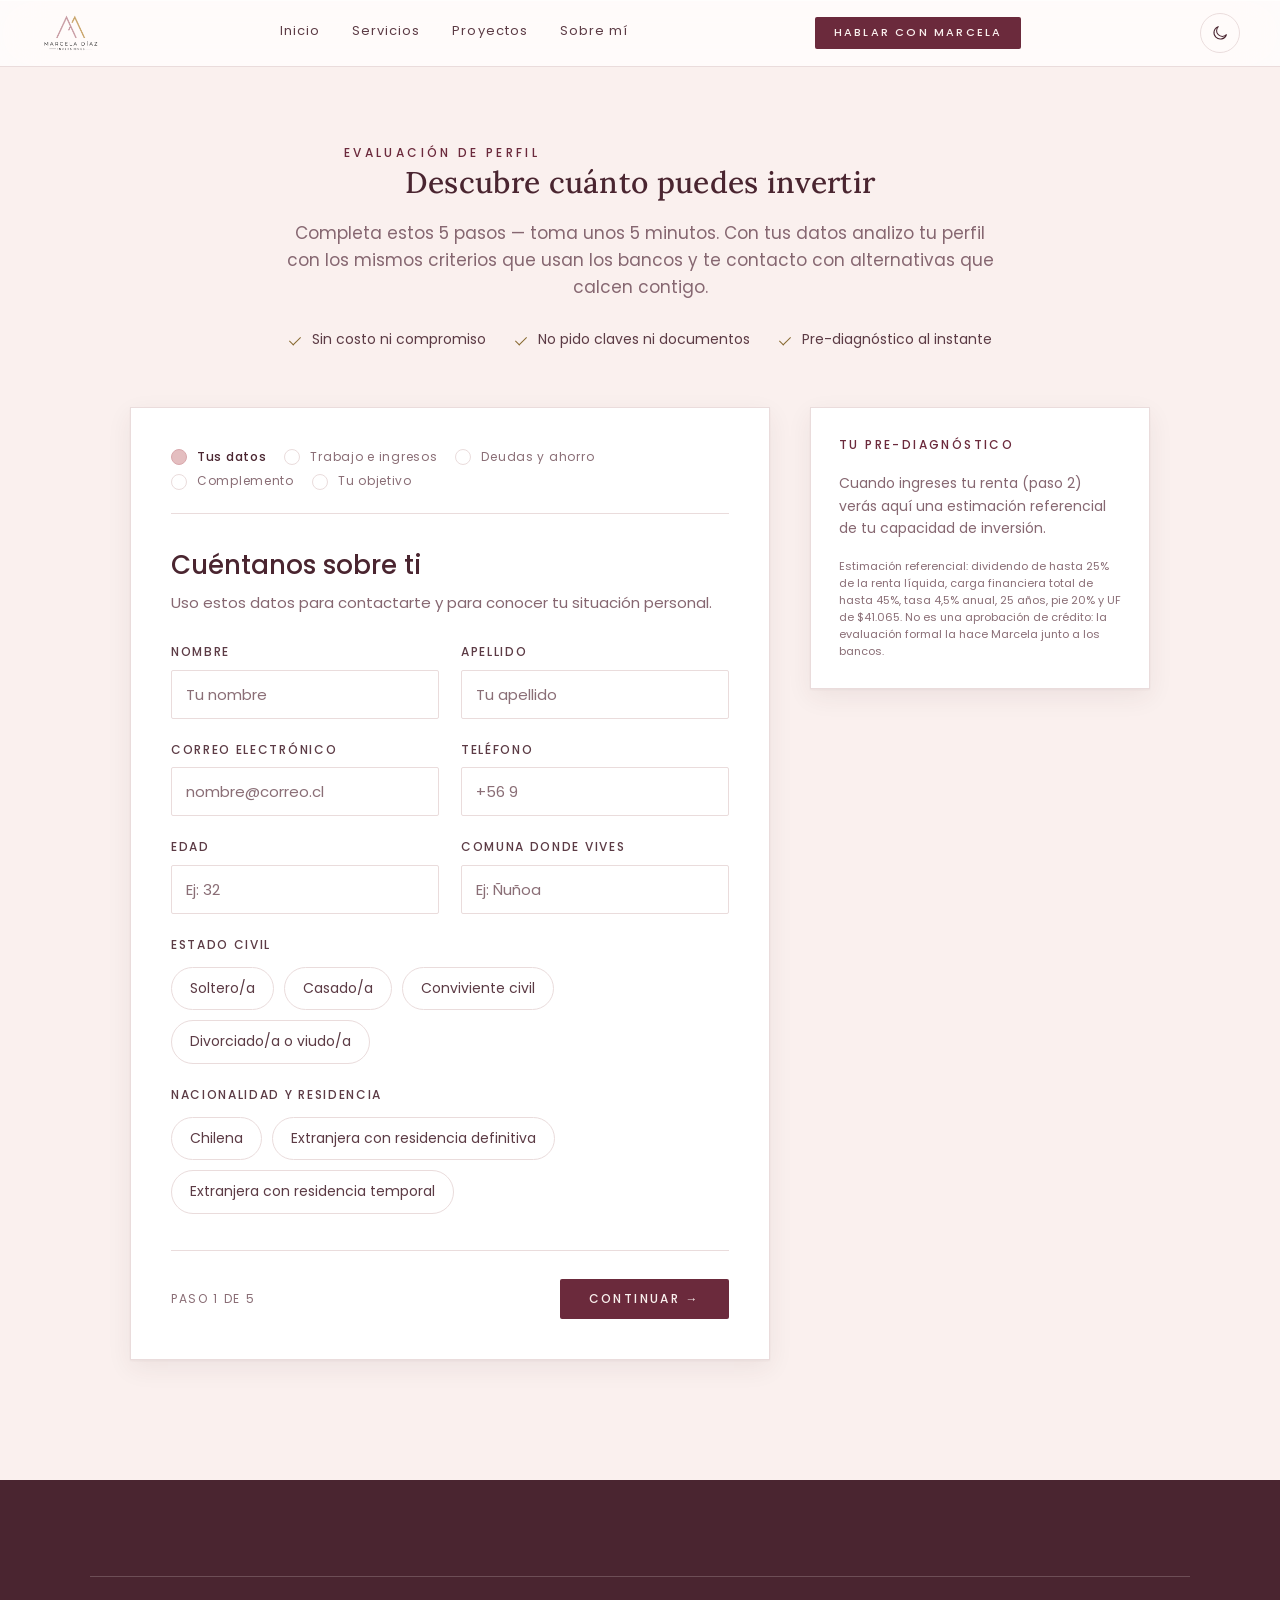
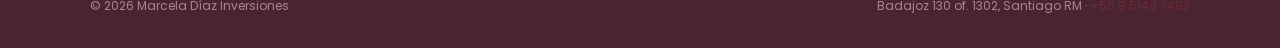
==== commit b8dac307: "Añadir interruptor manual de esquema claro/oscuro Botón en la barra de navegación: junto al CTA en e" ====
--- a/evaluacion.html
+++ b/evaluacion.html
@@ -21,6 +21,11 @@
   <link href="https://fonts.googleapis.com/css2?family=Lora:wght@400;500;600&family=Poppins:wght@300;400;500;600&display=swap" rel="stylesheet">
   <link rel="stylesheet" href="css/styles.css">
   <link rel="stylesheet" href="css/evaluacion.css">
+  <script>
+    /* Antes de pintar: si hay una elección guardada, se aplica ya. Sin esto el
+       navegador pinta el esquema del dispositivo y luego salta al elegido. */
+    try { var t = localStorage.getItem('md-tema'); if (t) document.documentElement.setAttribute('data-theme', t); } catch (e) {}
+  </script>
   <script>document.documentElement.classList.add('js')</script>
 </head>
 <body class="eval-page">
@@ -37,6 +42,15 @@
       <a href="/#sobre-mi">Sobre mí</a>
     </nav>
     <a class="btn btn--sm nav__cta" href="https://wa.me/56951497482" target="_blank" rel="noopener">Hablar con Marcela</a>
+    <button class="tema" type="button" aria-label="Cambiar a modo oscuro" aria-pressed="false" title="Modo oscuro">
+      <svg class="tema__sol" viewBox="0 0 24 24" fill="none" stroke="currentColor" stroke-width="1.4" stroke-linecap="round" aria-hidden="true">
+        <circle cx="12" cy="12" r="4.2"/>
+        <path d="M12 2.6v2.1M12 19.3v2.1M4.2 4.2l1.5 1.5M18.3 18.3l1.5 1.5M2.6 12h2.1M19.3 12h2.1M4.2 19.8l1.5-1.5M18.3 5.7l1.5-1.5"/>
+      </svg>
+      <svg class="tema__luna" viewBox="0 0 24 24" fill="none" stroke="currentColor" stroke-width="1.4" stroke-linecap="round" stroke-linejoin="round" aria-hidden="true">
+        <path d="M20.5 14.3A8.5 8.5 0 1 1 9.7 3.5a6.8 6.8 0 0 0 10.8 10.8Z"/>
+      </svg>
+    </button>
   </div>
 </header>
 
@@ -74,6 +88,7 @@
   </div>
 </footer>
 
+<script src="js/tema.js" defer></script>
 <script src="js/projects.js" defer></script>
 <script src="js/evaluacion.js" defer></script>
 <script>
--- a/css/styles.css
+++ b/css/styles.css
@@ -30,10 +30,34 @@
   --on-accent:var(--blush);           /* texto sobre el color de acción */
   --accent-soft:var(--rosa-palo);     /* chips, marcas suaves */
   --detail:var(--dorado);             /* filetes, marcos, detalle premium */
-  --detail-strong:#A8803F;            /* el dorado no contrasta sobre claro */
+  --detail-strong:#87682F;            /* el dorado de marca no contrasta como texto sobre claro */
 
   --link:var(--burdeo); --link-hover:var(--rosa-antiguo);
   --focus-ring:var(--dorado); --negative:#8C3F3B;
+
+  /* ---------- Ritmo de secciones ----------
+     Antes blush, cream y blanco estaban a dos o tres puntos de luminancia: las
+     secciones no se distinguían. Ahora hay cinco tonos separados de verdad, más
+     dos anclas oscuras que cortan la página. La proporción sigue al manual: la
+     mayoría en claro, el rosa como acento y el dorado solo en filetes. */
+  --sec-base:var(--blush);
+  --sec-cream:#F7EBE2;
+  --sec-tint:#F7E2E3;
+  --sec-rose:#EFD3D6;
+  --sec-anchor:var(--ciruela);
+  --sec-accent:var(--burdeo);
+
+  /* Valores que toman las secciones ancla (oscuras sobre página clara).
+     Al redefinirse como variables locales, todo lo que hay dentro se adapta
+     solo: no hace falta una regla por elemento. */
+  --anchor-heading:var(--blush);
+  --anchor-body:#E6D2D4;
+  --anchor-muted:#C3A6AC;
+  --anchor-faint:#A5888F;
+  --anchor-hairline:rgba(250,240,238,.2);
+  --anchor-raised:#5B3240;
+  --anchor-accent:var(--dorado);
+  --anchor-on-accent:var(--ciruela);
 
   /* Superficies translúcidas ("vidrio"): nav, menú, modal, botones flotantes */
   --glass:rgba(255,255,255,.82);
@@ -44,6 +68,13 @@
   --glow-soft:rgba(255,255,255,.75);
   --hairline-soft:rgba(25,24,23,.08);
   --veil:rgba(25,24,23,.5);
+
+  /* Diferencias de esquema que no son color plano. Al ser tokens, el bloque
+     oscuro no necesita ninguna regla propia: solo reasignar variables. */
+  --glow-filter:saturate(1);
+  --glow-opacity:1;
+  --logo-nav:url(../assets/logo-lockup.png);
+  --photo-filter:none;
 
   --shadow-card:0 1px 2px rgba(74,37,48,.05),0 8px 24px rgba(74,37,48,.07);
   --shadow-lift:0 2px 4px rgba(74,37,48,.07),0 16px 40px rgba(74,37,48,.12);
@@ -99,8 +130,38 @@
 .container{max-width:var(--container-max);margin:0 auto;padding:0 var(--gutter)}
 .section{padding:var(--section-pad) 0}
 .bg-white{background:var(--white)}
-.bg-blush{background:var(--surface-blush)}
-.bg-cream{background:var(--surface-cream)}
+.bg-base{background:var(--sec-base)}
+.bg-blush,.bg-tint{background:var(--sec-tint)}
+.bg-cream{background:var(--sec-cream)}
+.bg-rose{background:var(--sec-rose)}
+
+/* Secciones ancla: cortan la página en oscuro. Redefinen los tokens de texto
+   como variables locales, así que titulares, párrafos, filetes, botones y
+   tarjetas de dentro se adaptan sin una sola regla extra. */
+.bg-anchor,.bg-accent,.footer{
+  --text-heading:var(--anchor-heading);
+  --text-body:var(--anchor-body);
+  --text-muted:var(--anchor-muted);
+  --text-faint:var(--anchor-faint);
+  --border-hairline:var(--anchor-hairline);
+  --surface-raised:var(--anchor-raised);
+  --accent:var(--anchor-accent);
+  --accent-hover:var(--rosa-palo);
+  --on-accent:var(--anchor-on-accent);
+  --ink-900:var(--anchor-heading); --ink-700:var(--anchor-body);
+  --ink-500:var(--anchor-muted);   --ink-300:var(--anchor-faint);
+  --ink-150:var(--anchor-hairline);
+  --rose-600:var(--rosa-palo); --rose-500:#DCB2B6;
+  --gold-500:var(--dorado); --gold-600:#EBD4AC;
+  --glass:rgba(91,50,64,.86); --glass-border:rgba(250,240,238,.18);
+  --hairline-soft:rgba(250,240,238,.12);
+  color:var(--anchor-body);
+}
+.bg-anchor{background:var(--sec-anchor)}
+.bg-accent{background:var(--sec-accent)}
+/* El contorno del botón sigue al texto, que aquí es claro */
+.bg-anchor .btn--outline,.bg-accent .btn--outline,.footer .btn--outline{border-color:var(--dorado);color:var(--dorado)}
+.bg-anchor .btn--outline:hover,.bg-accent .btn--outline:hover{background:var(--dorado);color:var(--ciruela)}
 .visually-hidden{position:absolute!important;width:1px;height:1px;overflow:hidden;clip:rect(0 0 0 0);white-space:nowrap}
 
 /* ---------- Tipografía display ---------- */
@@ -221,7 +282,7 @@
   padding:18px var(--gutter);transition:padding .5s var(--ease-out);
 }
 .nav.is-scrolled .nav__inner{padding-top:12px;padding-bottom:12px}
-.nav__logo img{height:52px;width:auto;transition:height .5s var(--ease-out)}
+.nav__logo img{content:var(--logo-nav);height:52px;width:auto;transition:height .5s var(--ease-out)}
 .nav.is-scrolled .nav__logo img{height:42px}
 .nav__links{position:relative;display:flex;align-items:center;gap:32px}
 .nav__links a{
@@ -247,6 +308,27 @@
 .nav__burger span:nth-child(2){top:26px}
 .menu-open .nav__burger span:nth-child(1){top:22px;transform:rotate(45deg)}
 .menu-open .nav__burger span:nth-child(2){top:22px;transform:rotate(-45deg)}
+
+/* ---------- Interruptor de esquema ----------
+   Sin JavaScript el botón no hace nada, así que no se muestra: el esquema
+   automático del CSS sigue funcionando igual. El icono anuncia el destino, no
+   el estado actual — luna en claro ("ir a oscuro"), sol en oscuro. */
+.tema{display:none}
+.js .tema{
+  display:inline-flex;align-items:center;justify-content:center;flex:none;
+  width:40px;height:40px;padding:0;
+  background:transparent;color:var(--text-heading);
+  border:1px solid var(--border-hairline);border-radius:var(--radius-pill);
+  cursor:pointer;
+  transition:color var(--dur-quick) var(--ease-brand),border-color var(--dur-quick) var(--ease-brand),
+             background var(--dur-quick) var(--ease-brand);
+}
+.tema:hover{color:var(--accent);border-color:var(--accent)}
+.tema:focus-visible{outline:2px solid var(--focus-ring);outline-offset:3px}
+.tema svg{width:18px;height:18px}
+.tema__sol{display:none}
+.tema[aria-pressed="true"] .tema__sol{display:block}
+.tema[aria-pressed="true"] .tema__luna{display:none}
 
 /* Menú móvil a pantalla completa */
 .menu{
@@ -327,10 +409,11 @@
 .hero__glow{ /* único degradado permitido por la marca: brillo radial crema */
   position:absolute;left:-15%;right:-15%;bottom:-20%;height:75%;pointer-events:none;
   background:radial-gradient(closest-side,rgba(255,234,230,.95),rgba(246,239,228,.5) 55%,transparent 100%);
-  filter:blur(24px);animation:breathe 9s ease-in-out infinite alternate;
+  filter:blur(24px) var(--glow-filter);opacity:var(--glow-opacity);
+  animation:breathe 9s ease-in-out infinite alternate;
 }
 @keyframes breathe{from{transform:translateY(0) scale(1)}to{transform:translateY(-14px) scale(1.06)}}
-.hero__img{
+.hero__img{filter:var(--photo-filter);
   position:relative;z-index:1;width:100%;max-height:620px;object-fit:contain;object-position:bottom;
   transform:translate3d(var(--px,0),var(--py,0),0) rotate(var(--rot,0deg));
   will-change:transform;
@@ -460,6 +543,7 @@
   content:"";position:absolute;inset:14px -14px -14px 14px;border:1px solid var(--gold-300);z-index:-1;
   transform:translate3d(calc(var(--py,0px) * -.35),calc(var(--py,0px) * .35),0);
 }
+.frame__clip img{filter:var(--photo-filter)}
 .frame__clip{overflow:hidden}
 .frame img{width:100%;object-fit:cover;transform:translate3d(0,var(--py,0),0) scale(1.08);will-change:transform}
 .about__copy .kicker{margin-bottom:24px}
@@ -527,12 +611,14 @@
 .final__copy{padding-bottom:72px;align-self:center}
 .final__copy p{margin-top:18px;color:var(--ink-500);max-width:420px}
 .final__actions{display:flex;gap:16px;margin-top:32px;flex-wrap:wrap}
-.final__img{width:340px;max-width:100%;object-fit:contain;transform:translate3d(0,var(--py,0),0);will-change:transform}
+.final__img{filter:var(--photo-filter);width:340px;max-width:100%;object-fit:contain;transform:translate3d(0,var(--py,0),0);will-change:transform}
 
 /* ---------- Footer (Footer del DS) ---------- */
-.footer{background:var(--surface-cream);padding:56px var(--gutter) 32px}
+.footer{background:var(--sec-anchor);padding:56px var(--gutter) 32px}
 .footer__grid{display:grid;grid-template-columns:1.4fr 1fr 1fr 1fr;gap:40px;max-width:var(--container-max);margin:0 auto}
-.footer__logo{height:64px;width:auto}
+/* El footer es ciruela en los dos esquemas, así que el wordmark va siempre en
+   su versión para fondo oscuro. */
+.footer__logo{height:64px;width:auto;content:url(../assets/logo-wordmark-dark.png)}
 .footer h4{margin:0 0 14px;font-size:11px;font-weight:500;letter-spacing:.18em;text-transform:uppercase;color:var(--ink-900)}
 .footer__col{font-size:13px;color:var(--ink-500);line-height:1.8}
 .footer__col a{display:inline-block;position:relative}
@@ -750,6 +836,10 @@
   :root{--gutter:24px;--section-pad:72px;--nav-h:68px}
   .nav__links,.nav__cta{display:none}
   .nav__burger{display:block}
+  /* El interruptor sobrevive al CTA: queda entre el logo y la hamburguesa,
+     siempre a la vista, sin obligar a abrir el menú para cambiar de esquema. */
+  .nav__inner{gap:12px}
+  .js .tema{margin-left:auto;width:38px;height:38px}
   .nav__logo img{height:38px}
   .hero__grid{grid-template-columns:1fr;gap:8px;padding-top:calc(var(--nav-h) + 40px)}
   .hero__copy{padding-bottom:32px}
@@ -797,8 +887,24 @@
    aparecen como texto, así que aquí se aclaran; rose-300 y gold-400 son fondos
    y se oscurecen. --ciruela, --blush y el resto de la marca no cambian nunca.
    ========================================================================== */
+
+/* ==========================================================================
+   Modo oscuro
+   ==========================================================================
+   Dos disparadores:
+     · la preferencia del dispositivo, salvo que la persona haya elegido claro;
+     · la elección manual guardada, que gana sobre el dispositivo.
+
+   El mapeo se repite bajo los dos selectores porque una media query no puede
+   ir dentro de una lista de selectores. Es la única duplicación del archivo:
+   si tocas uno, toca el otro. A cambio, el modo oscuro funciona sin JavaScript
+   y no hay ni una regla de componente duplicada — todo son tokens, incluidos
+   el logo, el filtro de las fotos y el brillo del héroe.
+   ========================================================================== */
+:root[data-theme="light"]{color-scheme:light}
+
 @media (prefers-color-scheme: dark){
-  :root{
+  :root:not([data-theme="light"]){
     --surface-page:var(--ciruela);
     --surface-raised:#5B3240;        /* por encima del fondo, para que las tarjetas levanten */
     --surface-sunken:#3B1D27;
@@ -821,19 +927,33 @@
     --link:var(--rosa-palo); --link-hover:var(--dorado);
     --focus-ring:var(--dorado); --negative:#E8A49F;
 
-    /* La sombra apenas se ve sobre oscuro: el relieve lo da el borde */
     --shadow-card:0 1px 2px rgba(0,0,0,.28),0 8px 24px rgba(0,0,0,.22);
     --shadow-lift:0 2px 4px rgba(0,0,0,.3),0 16px 40px rgba(0,0,0,.3);
 
-    /* Alias heredados, remapeados por uso */
-    --rose-300:var(--burdeo);        /* fondo de ::selection y marcas suaves */
-    --rose-400:#C98F98;              /* mixto: fondo, texto y borde */
-    --rose-500:#DCB2B6;              /* texto */
-    --rose-600:var(--rosa-palo);     /* texto y enlaces */
+    --rose-300:var(--burdeo); --rose-400:#C98F98; --rose-500:#DCB2B6; --rose-600:var(--rosa-palo);
     --gold-300:#8A6C3C; --gold-400:var(--dorado);
-    --gold-500:var(--dorado); --gold-600:#EBD4AC;   /* ambos solo texto */
+    --gold-500:var(--dorado); --gold-600:#EBD4AC;
     --blush-50:#40212C; --blush-100:#452430;
     --cream-50:#43222D;
+
+    /* En oscuro no se usan secciones claras: un bloque blush a media página
+       deslumbra. La diferenciación va por matices de ciruela y burdeo. */
+    --sec-base:var(--ciruela);
+    --sec-cream:#412330;
+    --sec-tint:#54293A;
+    --sec-rose:#5E3043;
+    --sec-anchor:#2E1620;
+    --sec-accent:var(--burdeo);
+
+    /* Las anclas ya son oscuras: aquí no se invierte nada */
+    --anchor-heading:var(--blush);
+    --anchor-body:#E6D2D4;
+    --anchor-muted:#C3A6AC;
+    --anchor-faint:#BFA3AA;
+    --anchor-hairline:rgba(250,240,238,.16);
+    --anchor-raised:#4A2530;
+    --anchor-accent:var(--dorado);
+    --anchor-on-accent:var(--ciruela);
 
     --glass:rgba(91,50,64,.86);
     --glass-nav:rgba(74,37,48,.82);
@@ -843,16 +963,82 @@
     --glow-soft:rgba(228,190,192,.1);
     --hairline-soft:rgba(250,240,238,.12);
     --veil:rgba(20,8,12,.72);
+
+    /* El brillo del héroe es crema: sobre oscuro se vuelve una mancha */
+    --glow-filter:saturate(.6); --glow-opacity:.18;
+    /* Logo con el texto en blush y el isotipo intacto, como indica el manual */
+    --logo-nav:url(../assets/logo-lockup-dark.png);
+    /* Las fotos se ven duras a plena luminancia sobre fondo oscuro */
+    --photo-filter:brightness(.92) contrast(1.02);
+    color-scheme:dark;
   }
-
-  /* El brillo radial del héroe es crema: sobre oscuro se vuelve una mancha */
-  .hero__glow{opacity:.18;filter:saturate(.6)}
-
-  /* El logo lleva el texto en oscuro; en modo oscuro va la versión del manual
-     con el texto en blush y el isotipo intacto en rosa y dorado. */
-  .nav__logo img,.footer__logo{content:url(../assets/logo-lockup-dark.png)}
-  .footer__logo{content:url(../assets/logo-wordmark-dark.png)}
-
-  /* Las fotos de producto se ven duras a plena luminancia sobre fondo oscuro */
-  .hero__img,.frame__clip img,.final__img{filter:brightness(.92) contrast(1.02)}
-}
+}
+
+:root[data-theme="dark"]{
+    --surface-page:var(--ciruela);
+    --surface-raised:#5B3240;        /* por encima del fondo, para que las tarjetas levanten */
+    --surface-sunken:#3B1D27;
+    --surface-inverse:var(--blush);  /* se invierte: la franja clara sobre página oscura */
+    --on-inverse:var(--ciruela);
+
+    --text-heading:var(--blush);
+    --text-body:#E6D2D4;
+    --text-muted:#C3A6AC;
+    --text-faint:#BFA3AA;
+
+    --border-hairline:#6E4654;
+    --accent:var(--dorado);          /* sobre ciruela el dorado manda mejor que el burdeo */
+    --accent-hover:var(--rosa-palo);
+    --on-accent:var(--ciruela);
+    --accent-soft:var(--burdeo);
+    --detail:var(--dorado);
+    --detail-strong:var(--dorado);   /* sobre oscuro ya contrasta, no hace falta apagarlo */
+
+    --link:var(--rosa-palo); --link-hover:var(--dorado);
+    --focus-ring:var(--dorado); --negative:#E8A49F;
+
+    --shadow-card:0 1px 2px rgba(0,0,0,.28),0 8px 24px rgba(0,0,0,.22);
+    --shadow-lift:0 2px 4px rgba(0,0,0,.3),0 16px 40px rgba(0,0,0,.3);
+
+    --rose-300:var(--burdeo); --rose-400:#C98F98; --rose-500:#DCB2B6; --rose-600:var(--rosa-palo);
+    --gold-300:#8A6C3C; --gold-400:var(--dorado);
+    --gold-500:var(--dorado); --gold-600:#EBD4AC;
+    --blush-50:#40212C; --blush-100:#452430;
+    --cream-50:#43222D;
+
+    /* En oscuro no se usan secciones claras: un bloque blush a media página
+       deslumbra. La diferenciación va por matices de ciruela y burdeo. */
+    --sec-base:var(--ciruela);
+    --sec-cream:#412330;
+    --sec-tint:#54293A;
+    --sec-rose:#5E3043;
+    --sec-anchor:#2E1620;
+    --sec-accent:var(--burdeo);
+
+    /* Las anclas ya son oscuras: aquí no se invierte nada */
+    --anchor-heading:var(--blush);
+    --anchor-body:#E6D2D4;
+    --anchor-muted:#C3A6AC;
+    --anchor-faint:#BFA3AA;
+    --anchor-hairline:rgba(250,240,238,.16);
+    --anchor-raised:#4A2530;
+    --anchor-accent:var(--dorado);
+    --anchor-on-accent:var(--ciruela);
+
+    --glass:rgba(91,50,64,.86);
+    --glass-nav:rgba(74,37,48,.82);
+    --glass-nav-solid:rgba(74,37,48,.97);
+    --glass-menu:rgba(58,28,38,.96);
+    --glass-border:rgba(250,240,238,.18);
+    --glow-soft:rgba(228,190,192,.1);
+    --hairline-soft:rgba(250,240,238,.12);
+    --veil:rgba(20,8,12,.72);
+
+    /* El brillo del héroe es crema: sobre oscuro se vuelve una mancha */
+    --glow-filter:saturate(.6); --glow-opacity:.18;
+    /* Logo con el texto en blush y el isotipo intacto, como indica el manual */
+    --logo-nav:url(../assets/logo-lockup-dark.png);
+    /* Las fotos se ven duras a plena luminancia sobre fondo oscuro */
+    --photo-filter:brightness(.92) contrast(1.02);
+    color-scheme:dark;
+}
--- a/css/evaluacion.css
+++ b/css/evaluacion.css
@@ -20,7 +20,7 @@
    en ambas páginas vive en styles.css.
    ========================================================================== */
 
-.eval-page{background:var(--cream-50)}
+.eval-page{background:var(--sec-base)}
 
 /* Incrustado en la portada: .section-title lo limita a 640px y la lista de
    garantías parte 2+1. Un poco más de ancho la deja en una línea. */
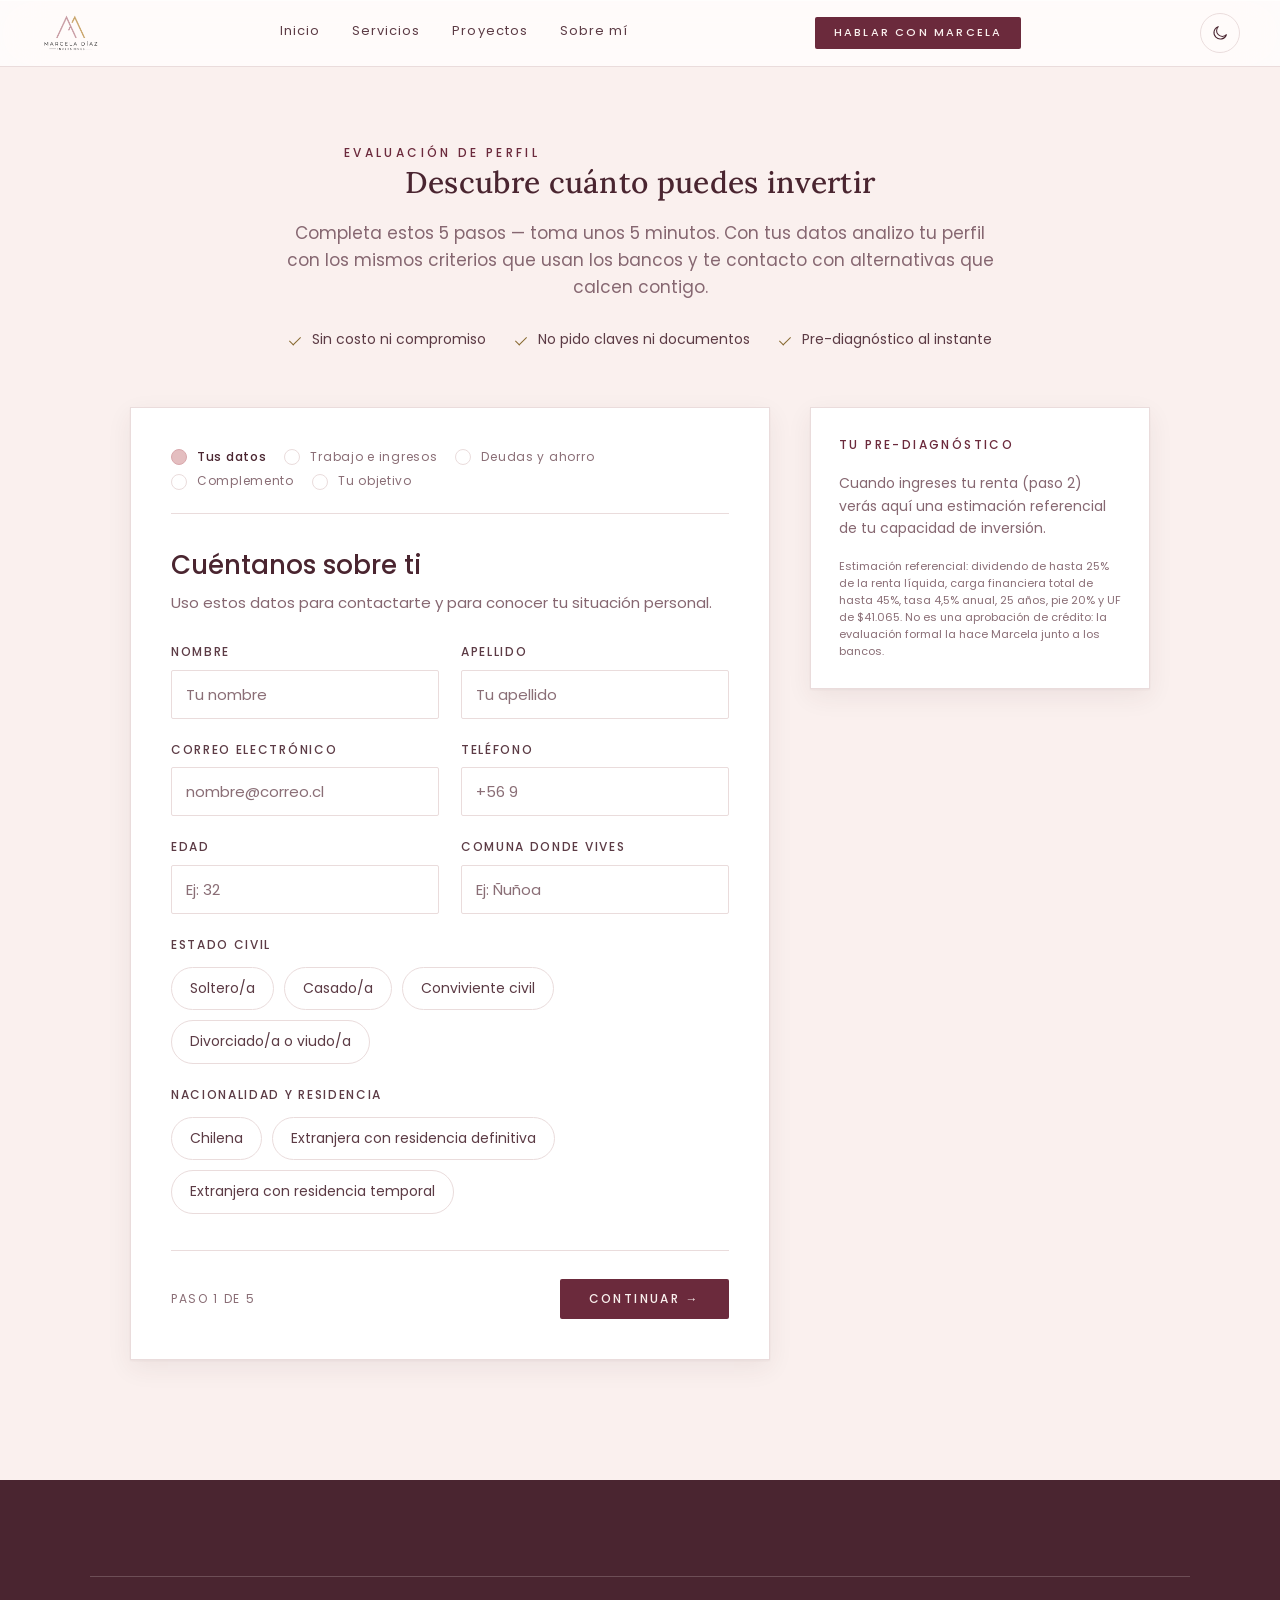
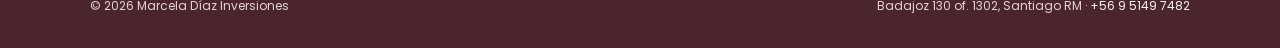
==== commit c914dce2: "Catálogo de la portada: 4 columnas, "Mostrar más" y barra de filtros con buscador - Grilla de 4 colu" ====
--- a/evaluacion.html
+++ b/evaluacion.html
@@ -19,8 +19,8 @@
   <link rel="preconnect" href="https://fonts.googleapis.com">
   <link rel="preconnect" href="https://fonts.gstatic.com" crossorigin>
   <link href="https://fonts.googleapis.com/css2?family=Lora:wght@400;500;600&family=Poppins:wght@300;400;500;600&display=swap" rel="stylesheet">
-  <link rel="stylesheet" href="css/styles.css">
-  <link rel="stylesheet" href="css/evaluacion.css">
+  <link rel="stylesheet" href="css/styles.css?v=2026102201">
+  <link rel="stylesheet" href="css/evaluacion.css?v=2026102201">
   <script>
     /* Antes de pintar: si hay una elección guardada, se aplica ya. Sin esto el
        navegador pinta el esquema del dispositivo y luego salta al elegido. */
@@ -88,9 +88,10 @@
   </div>
 </footer>
 
-<script src="js/tema.js" defer></script>
-<script src="js/projects.js" defer></script>
-<script src="js/evaluacion.js" defer></script>
+<script src="js/tema.js?v=2026102201" defer></script>
+<script src="js/projects.js?v=2026102201" defer></script>
+<script src="/api/proyectos" defer></script>
+<script src="js/evaluacion.js?v=2026102201" defer></script>
 <script>
   document.getElementById('year').textContent = new Date().getFullYear();
 </script>
--- a/css/styles.css
+++ b/css/styles.css
@@ -620,14 +620,16 @@
    su versión para fondo oscuro. */
 .footer__logo{height:64px;width:auto;content:url(../assets/logo-wordmark-dark.png)}
 .footer h4{margin:0 0 14px;font-size:11px;font-weight:500;letter-spacing:.18em;text-transform:uppercase;color:var(--ink-900)}
-.footer__col{font-size:13px;color:var(--ink-500);line-height:1.8}
+.footer__col{font-size:13px;color:var(--anchor-body);line-height:1.8}
+.footer__col a{color:var(--anchor-heading)}
 .footer__col a{display:inline-block;position:relative}
 .footer__col a::after{content:"";position:absolute;left:0;right:0;bottom:2px;height:1px;background:currentColor;transform:scaleX(0);transform-origin:right;transition:transform .4s var(--ease-out)}
 .footer__col a:hover::after{transform:scaleX(1);transform-origin:left}
 .footer__bottom{
   max-width:var(--container-max);margin:40px auto 0;padding-top:20px;border-top:1px solid var(--border-hairline);
-  display:flex;justify-content:space-between;gap:16px;flex-wrap:wrap;font-size:12px;color:var(--ink-300);
-}
+  display:flex;justify-content:space-between;gap:16px;flex-wrap:wrap;font-size:12px;color:var(--anchor-body);
+}
+.footer__bottom a{color:var(--anchor-heading)}
 .to-top{
   position:fixed;right:24px;bottom:24px;z-index:50;width:44px;height:44px;display:grid;place-items:center;
   background:var(--glass);-webkit-backdrop-filter:blur(12px);backdrop-filter:blur(12px);
@@ -1042,3 +1044,76 @@
     --photo-filter:brightness(.92) contrast(1.02);
     color-scheme:dark;
 }
+
+/* ---------- Catálogo con filtros (sección #proyectos de la portada; js/catalogo.js) ----------
+   Reutiliza .project, .badge, .btn y .field. Solo tokens semánticos: igual en claro y oscuro.
+   Barra de filtros en una línea (buscador + selectores), grilla de 4 columnas y "Mostrar más". */
+.filtros{
+  display:grid;grid-template-columns:minmax(200px,1.5fr) repeat(5,minmax(0,1fr)) auto;gap:14px 12px;align-items:end;
+  margin-top:48px;padding:22px 24px;background:var(--surface-raised);border:1px solid var(--border-hairline);box-shadow:var(--shadow-card);
+}
+.filtros .field__label{font-size:10px;letter-spacing:.16em;margin-bottom:6px;white-space:nowrap}
+.filtros .field input,.filtros .field select{
+  width:100%;font-family:var(--font-sans);font-size:13px;color:var(--ink-900);padding:10px 12px;line-height:1.3;
+  background:var(--surface-raised);border:1px solid var(--border-hairline);border-radius:var(--radius-xs);outline:none;
+  transition:border-color var(--dur-quick) var(--ease-brand);
+}
+.filtros .field select{
+  padding-right:30px;appearance:none;-webkit-appearance:none;cursor:pointer;
+  background-image:url("data:image/svg+xml,%3Csvg xmlns='http://www.w3.org/2000/svg' viewBox='0 0 16 16' fill='none' stroke='%23B5707F' stroke-width='1.3'%3E%3Cpath d='M4 6l4 4 4-4'/%3E%3C/svg%3E");
+  background-repeat:no-repeat;background-position:right 10px center;background-size:13px;
+}
+.filtros .field input::placeholder{color:var(--ink-300)}
+.filtros .field input:focus,.filtros .field select:focus{border-color:var(--focus-ring)}
+.filtros .field__control::after{bottom:0}
+.filtros__buscar{position:relative}
+.filtros .filtros__buscar input{padding-left:34px}
+.filtros__buscar svg{position:absolute;left:11px;top:50%;width:15px;height:15px;transform:translateY(-50%);color:var(--rose-500);pointer-events:none}
+.filtros__limpiar{align-self:end;white-space:nowrap;padding-bottom:9px}
+
+.catalogo-bar{
+  display:flex;align-items:center;justify-content:space-between;gap:16px;flex-wrap:wrap;
+  margin:24px 0 20px;padding-bottom:12px;border-bottom:1px solid var(--border-hairline);
+}
+.catalogo-bar__count{font-size:11px;letter-spacing:.16em;text-transform:uppercase;color:var(--ink-700)}
+.catalogo-bar__count strong{font-weight:500;color:var(--ink-900)}
+
+.catalogo__grid{display:grid;grid-template-columns:repeat(4,minmax(0,1fr));gap:20px}
+.catalogo__card{display:flex;flex-direction:column}
+.catalogo__card .project__media{height:170px;cursor:pointer}
+.catalogo__card .project__index{font-size:9px;padding:4px 7px}
+.catalogo__card .project__body{display:flex;flex-direction:column;flex:1;padding:16px 18px 18px}
+.catalogo__card .project__badges{display:flex;flex-wrap:wrap;gap:6px}
+.catalogo__card .badge{font-size:9px;padding:3px 9px;letter-spacing:.14em}
+.catalogo__card .project__body h3{margin-top:10px;font-size:16px;line-height:1.3}
+.catalogo__card .project__dev{margin-top:3px;font-size:10px}
+.catalogo__card .project__specs{display:flex;flex-wrap:wrap;gap:4px 12px;margin-top:8px;font-size:12px;letter-spacing:.03em;color:var(--ink-500)}
+.catalogo__card .project__specs span+span::before{content:"·";margin-right:12px;color:var(--gold-400)}
+.catalogo__card .project__excerpt{
+  margin-top:10px;font-size:13px;line-height:1.5;color:var(--ink-700);
+  display:-webkit-box;-webkit-line-clamp:2;-webkit-box-orient:vertical;overflow:hidden;
+}
+.catalogo__card .project__foot{margin-top:auto;padding-top:14px;gap:8px}
+.catalogo__card .project__foot span{font-size:13px;font-weight:500;color:var(--ink-900);white-space:nowrap}
+.catalogo__card .project__foot .btn--sm{font-size:10px;padding:6px 0 6px 4px;white-space:nowrap;flex-shrink:0}
+
+.catalogo__mas{text-align:center;margin-top:36px}
+.catalogo__mas small{display:block;margin-top:12px;font-size:12px;letter-spacing:.08em;color:var(--ink-500)}
+
+.catalogo-vacio{text-align:center;padding:56px 24px;color:var(--ink-500);line-height:1.6;border:1px dashed var(--border-hairline)}
+.catalogo-vacio a{color:var(--rose-600);text-decoration:underline;text-underline-offset:3px}
+
+@media (max-width:1060px){
+  .filtros{grid-template-columns:repeat(3,minmax(0,1fr))}
+  .filtros__buscar{grid-column:1 / -1}
+  .filtros__limpiar{grid-column:1 / -1;justify-self:end;padding-bottom:0}
+  .catalogo__grid{grid-template-columns:repeat(3,minmax(0,1fr))}
+}
+@media (max-width:820px){
+  .catalogo__grid{grid-template-columns:repeat(2,minmax(0,1fr));gap:16px}
+}
+@media (max-width:560px){
+  .filtros{grid-template-columns:1fr 1fr;padding:18px;gap:12px 10px}
+  .catalogo__grid{grid-template-columns:1fr}
+  .catalogo__card .project__media{height:200px}
+}
